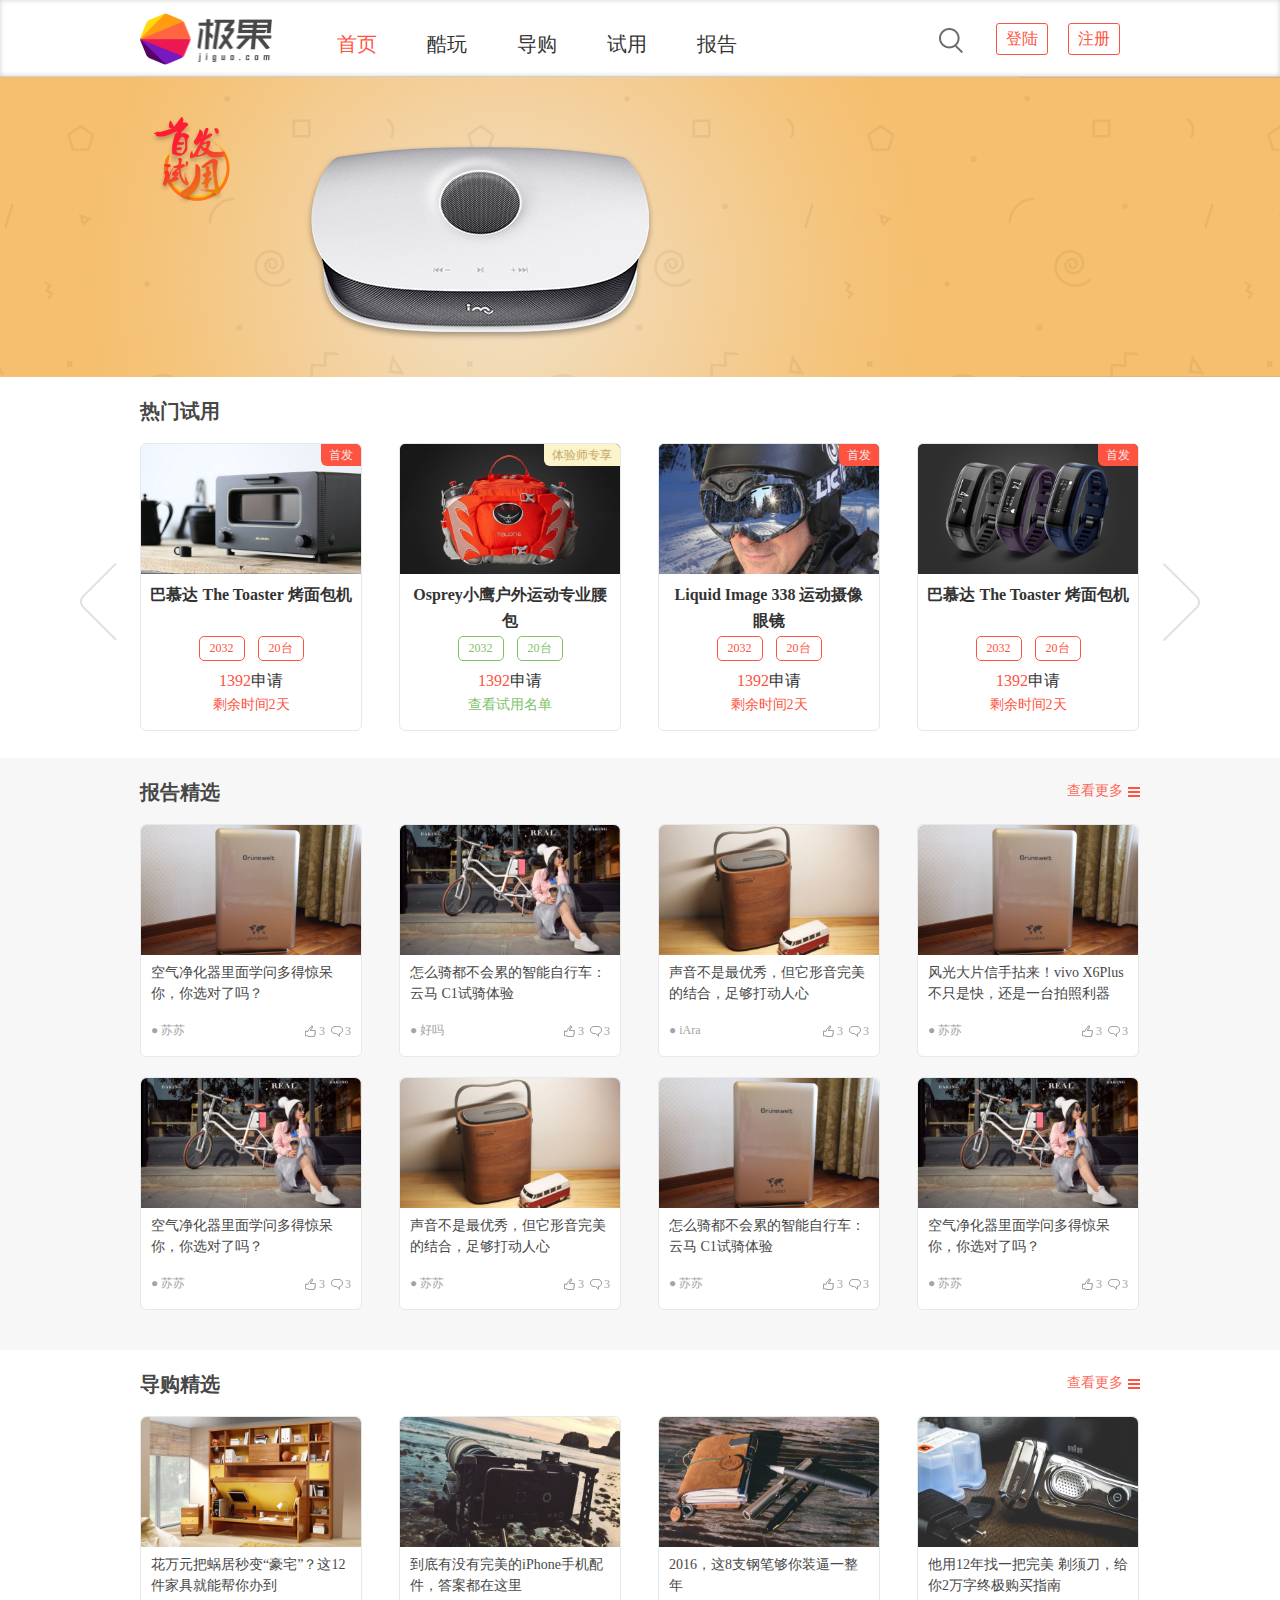
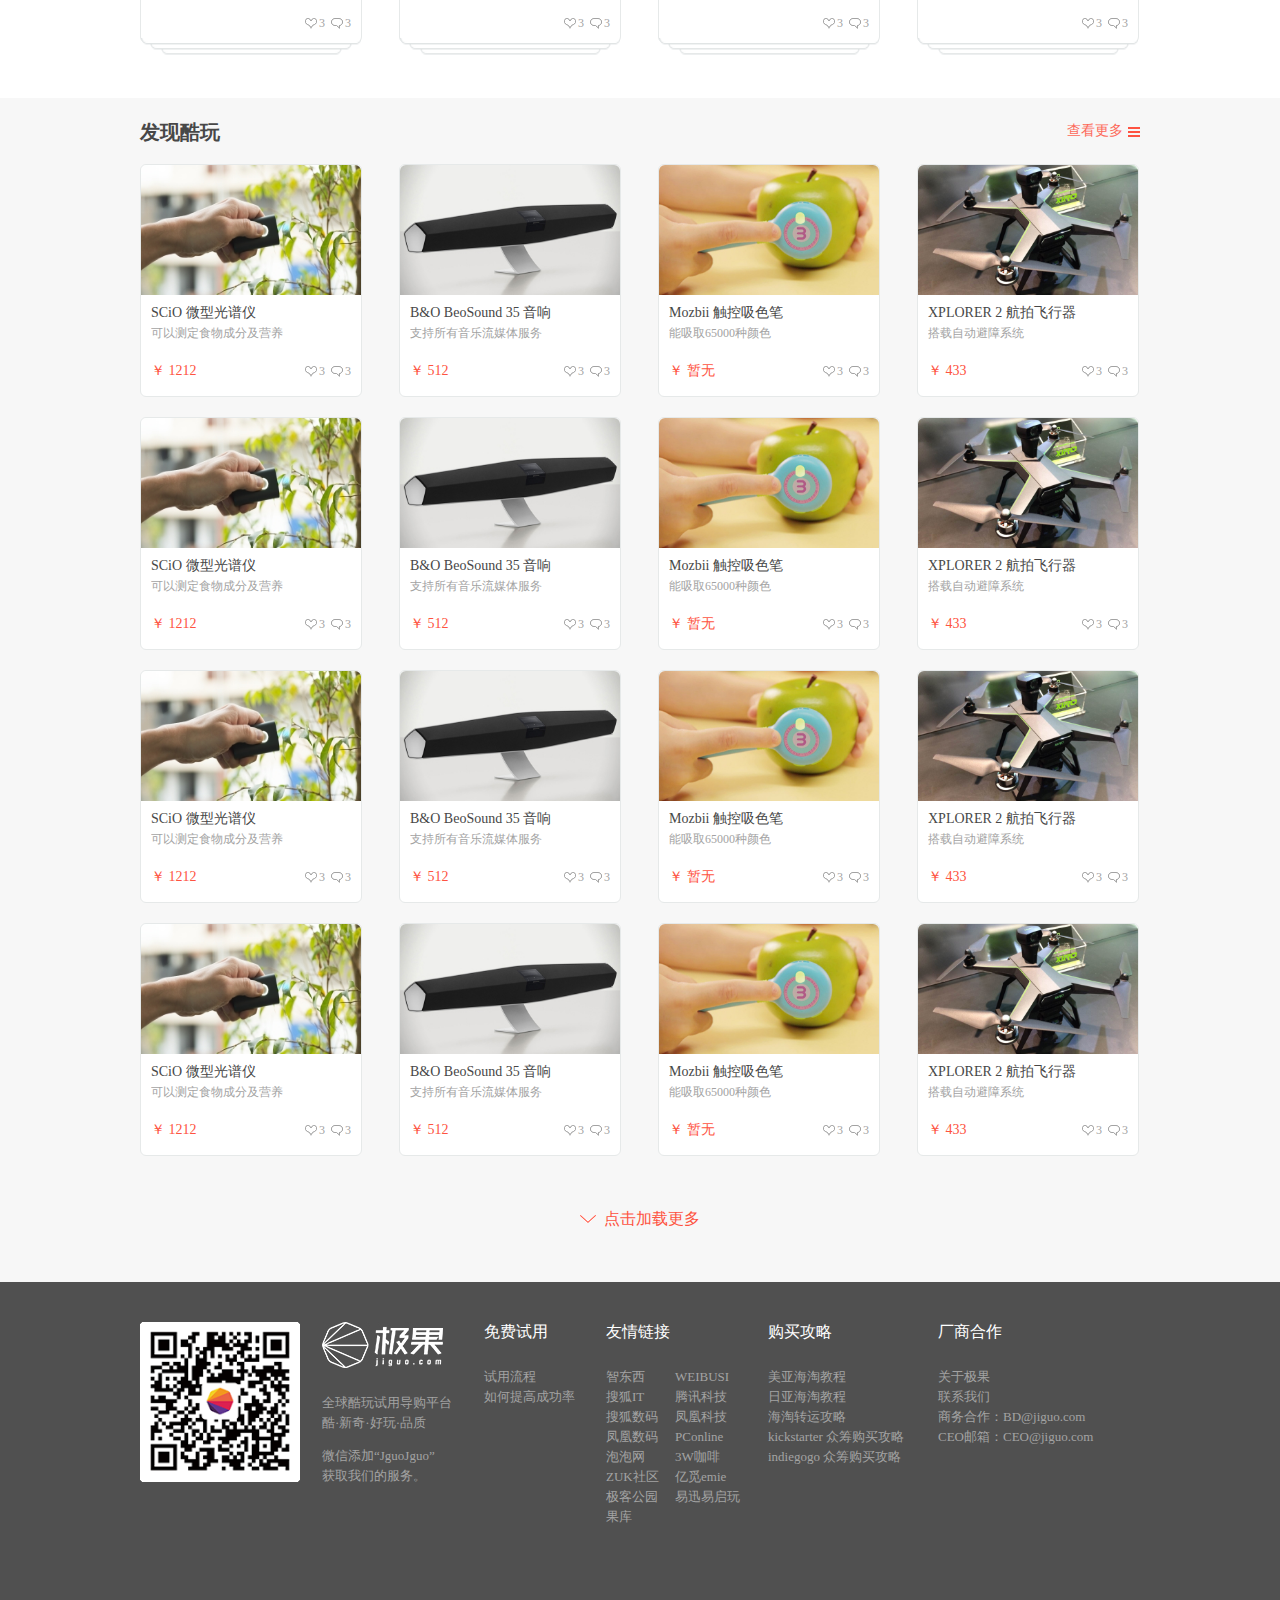
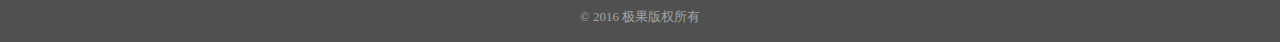
==== src/main/webapp/WEB-INF/index.html @ e8825269 "刚创建ssm项目" ====
<!doctype html>
<html lang="en">
 <head>
  <meta charset="UTF-8">
  <title>首页</title>
  <link href="css/common.css" rel="stylesheet"/>
  <link href="css/themes.css" rel="stylesheet"/>
  <link href="css/style.css" rel="stylesheet"/>
  <script src="js/jquery.min.js"></script>
  <script src="js/common.js"></script>
 </head>
 <body>
	<!--头部-->
	<header class="header">
		<div class="wrap fix">
			<div class="logo left">
				<a href="index.html"><img src="img/logonew.png" width="132"/></a>
			</div>
			<nav>
				<ul>
					<li class="on"><a href="javascript:void(0);">首页</a></li>
					<li><a href="play/index.html">酷玩</a></li>
					<li><a href="guid/index.html">导购</a></li>
					<li><a href="use/index.html">试用</a></li>
					<li><a href="report/index.html">报告</a></li>
				</ul>
			</nav>
			<a href="regist.html" class="login right">注册</a>
			<a href="regist.html" class="login right">登陆</a>
			<a href="" class="search right">搜索</a>
		</div>
	</header>
	<!--焦点图-->
	<section class="focus">
		<div class="wrap focus-info">
			<h2>幻响小贝HiFi2.1音箱</h2>
			<p class="label">
				<span>126人申请</span>
				<span>￥599</span>
				<span>20台</span>
			</p>
			<p class="time">申请时间剩余：13天5小时37分钟</p>
			<p class="btn">
				<a href="">立即申请</a>
			</p>
		</div>
	</section>
	<!--热门试用-->
	<section class="wrap hot-box">
		<div class="title">热门试用</div>
		<div class="hot">
			<a href="javascript:void(0);" class="prev"></a>
			<a href="javascript:void(0);" class="next"></a>
			<div class="hot-slide">
				<div class="slide-box use">
					<!--循环第一-->
					<dl class="on">
						<dt>
							<a href="use/detail.html">
								<span class="top-tip shoufa">首发</span>
								<img src="img/hot1.jpg" width="220" height="130"/>
								<div class="hot-con">
									<h2 class="name">巴慕达 The Toaster 烤面包机</h2>
									<p class="tabs red">
										<span>2032</span>
										<span>20台</span>
									</p>
									<p class="sq"><span>1392</span>申请</p>
									<p class="current red">剩余时间2天</p>
								</div>
							</a>
						</dt>
						<dt>
							<a href="use/detail.html">
								<span class="top-tip tys">体验师专享</span>
								<img src="img/hot2.jpg" width="220" height="130"/>
								<div class="hot-con">
									<h2 class="name">Osprey小鹰户外运动专业腰包</h2>
									<p class="tabs green">
										<span>2032</span>
										<span>20台</span>
									</p>
									<p class="sq"><span>1392</span>申请</p>
									<p class="current green">查看试用名单</p>
								</div>
							</a>
						</dt>
						<dt>
							<a href="use/detail.html">
								<span class="top-tip shoufa">首发</span>
								<img src="img/hot3.jpg" width="220" height="130"/>
								<div class="hot-con">
									<h2 class="name">Liquid Image 338 运动摄像眼镜</h2>
									<p class="tabs red">
										<span>2032</span>
										<span>20台</span>
									</p>
									<p class="sq"><span>1392</span>申请</p>
									<p class="current red">剩余时间2天</p>
								</div>
							</a>
						</dt>
						<dt>
							<a href="use/detail.html">
								<span class="top-tip shoufa">首发</span>
								<img src="img/hot4.jpg" width="220" height="130"/>
								<div class="hot-con">
									<h2 class="name">巴慕达 The Toaster 烤面包机</h2>
									<p class="tabs red">
										<span>2032</span>
										<span>20台</span>
									</p>
									<p class="sq"><span>1392</span>申请</p>
									<p class="current red">剩余时间2天</p>
								</div>
							</a>
						</dt>
					</dl>
					<!--循环第二-->
					<dl>
						<dt>
							<a href="use/detail.html">
								<span class="top-tip shoufa">首发</span>
								<img src="img/hot5.jpg" width="220" height="130"/>
								<div class="hot-con">
									<h2 class="name">巴慕达 The Toaster 烤面包机</h2>
									<p class="tabs red">
										<span>2032</span>
										<span>20台</span>
									</p>
									<p class="sq"><span>1392</span>申请</p>
									<p class="current red">剩余时间2天</p>
								</div>
							</a>
						</dt>
						<dt>
							<a href="use/detail.html">
								<span class="top-tip tys">体验师专享</span>
								<img src="img/hot6.jpg" width="220" height="130"/>
								<div class="hot-con">
									<h2 class="name">Osprey小鹰户外运动专业腰包</h2>
									<p class="tabs green">
										<span>2032</span>
										<span>20台</span>
									</p>
									<p class="sq"><span>1392</span>申请</p>
									<p class="current green">查看试用名单</p>
								</div>
							</a>
						</dt>
						<dt>
							<a href="use/detail.html">
								<span class="top-tip shoufa">首发</span>
								<img src="img/hot7.jpg" width="220" height="130"/>
								<div class="hot-con">
									<h2 class="name">Liquid Image 338 运动摄像眼镜</h2>
									<p class="tabs red">
										<span>2032</span>
										<span>20台</span>
									</p>
									<p class="sq"><span>1392</span>申请</p>
									<p class="current red">剩余时间2天</p>
								</div>
							</a>
						</dt>
						<dt>
							<a href="use/detail.html">
								<span class="top-tip shoufa">首发</span>
								<img src="img/hot8.jpg" width="220" height="130"/>
								<div class="hot-con">
									<h2 class="name">巴慕达 The Toaster 烤面包机</h2>
									<p class="tabs red">
										<span>2032</span>
										<span>20台</span>
									</p>
									<p class="sq"><span>1392</span>申请</p>
									<p class="current red">剩余时间2天</p>
								</div>
							</a>
						</dt>
					</dl>
					<!--循环第三-->
					<dl>
						<dt>
							<a href="use/detail.html">
								<span class="top-tip shoufa">首发</span>
								<img src="img/hot9.jpg" width="220" height="130"/>
								<div class="hot-con">
									<h2 class="name">巴慕达 The Toaster 烤面包机</h2>
									<p class="tabs red">
										<span>2032</span>
										<span>20台</span>
									</p>
									<p class="sq"><span>1392</span>申请</p>
									<p class="current red">剩余时间2天</p>
								</div>
							</a>
						</dt>
						<dt>
							<a href="use/detail.html">
								<span class="top-tip tys">体验师专享</span>
								<img src="img/hot10.jpg" width="220" height="130"/>
								<div class="hot-con">
									<h2 class="name">Osprey小鹰户外运动专业腰包</h2>
									<p class="tabs green">
										<span>2032</span>
										<span>20台</span>
									</p>
									<p class="sq"><span>1392</span>申请</p>
									<p class="current green">查看试用名单</p>
								</div>
							</a>
						</dt>
						<dt>
							<a href="use/detail.html">
								<span class="top-tip shoufa">首发</span>
								<img src="img/hot11.jpg" width="220" height="130"/>
								<div class="hot-con">
									<h2 class="name">Liquid Image 338 运动摄像眼镜</h2>
									<p class="tabs red">
										<span>2032</span>
										<span>20台</span>
									</p>
									<p class="sq"><span>1392</span>申请</p>
									<p class="current red">剩余时间2天</p>
								</div>
							</a>
						</dt>
						<dt>
							<a href="use/detail.html">
								<span class="top-tip shoufa">首发</span>
								<img src="img/hot12.jpg" width="220" height="130"/>
								<div class="hot-con">
									<h2 class="name">巴慕达 The Toaster 烤面包机</h2>
									<p class="tabs red">
										<span>2032</span>
										<span>20台</span>
									</p>
									<p class="sq"><span>1392</span>申请</p>
									<p class="current red">剩余时间2天</p>
								</div>
							</a>
						</dt>
					</dl>
				</div>
			</div>
		</div>
	</section>
	<!--报告精选-->
	<section class="report-box">
		<div class="wrap report common">
			<div class="title">报告精选<a href="" class="more">查看更多</a></div>
			<ul>
				<li>
					<a href="guid/detail.html">
						<img src="img/re1.jpg" width="220" height="130"/>
						<div class="info">
							<p class="name">空气净化器里面学问多得惊呆你，你选对了吗？</p>
							<div class="tip fix">
								<span class="nick left">● 苏苏</span>
								<div class="right icon">
									<span class="zan">3</span>
									<span class="look">3</span>
								</div>
							</div>
						</div>
					</a>
				</li>
				<li>
					<a href="guid/detail.html">
						<img src="img/re2.jpg" width="220" height="130"/>
						<div class="info">
							<p class="name">怎么骑都不会累的智能自行车：云马 C1试骑体验</p>
							<div class="tip fix">
								<span class="nick left">● 好吗</span>
								<div class="right icon">
									<span class="zan">3</span>
									<span class="look">3</span>
								</div>
							</div>
						</div>
					</a>
				</li>
				<li>
					<a href="guid/detail.html">
						<img src="img/re3.jpg" width="220" height="130"/>
						<div class="info">
							<p class="name">声音不是最优秀，但它形音完美的结合，足够打动人心</p>
							<div class="tip fix">
								<span class="nick left">● iAra</span>
								<div class="right icon">
									<span class="zan">3</span>
									<span class="look">3</span>
								</div>
							</div>
						</div>
					</a>
				</li>
				<li>
					<a href="guid/detail.html">
						<img src="img/re1.jpg" width="220" height="130"/>
						<div class="info">
							<p class="name">风光大片信手拈来！vivo X6Plus不只是快，还是一台拍照利器</p>
							<div class="tip fix">
								<span class="nick left">● 苏苏</span>
								<div class="right icon">
									<span class="zan">3</span>
									<span class="look">3</span>
								</div>
							</div>
						</div>
					</a>
				</li>
				<li>
					<a href="guid/detail.html">
						<img src="img/re2.jpg" width="220" height="130"/>
						<div class="info">
							<p class="name">空气净化器里面学问多得惊呆你，你选对了吗？</p>
							<div class="tip fix">
								<span class="nick left">● 苏苏</span>
								<div class="right icon">
									<span class="zan">3</span>
									<span class="look">3</span>
								</div>
							</div>
						</div>
					</a>
				</li>
				<li>
					<a href="guid/detail.html">
						<img src="img/re3.jpg" width="220" height="130"/>
						<div class="info">
							<p class="name">声音不是最优秀，但它形音完美的结合，足够打动人心</p>
							<div class="tip fix">
								<span class="nick left">● 苏苏</span>
								<div class="right icon">
									<span class="zan">3</span>
									<span class="look">3</span>
								</div>
							</div>
						</div>
					</a>
				</li>
				<li>
					<a href="guid/detail.html">
						<img src="img/re1.jpg" width="220" height="130"/>
						<div class="info">
							<p class="name">怎么骑都不会累的智能自行车：云马 C1试骑体验</p>
							<div class="tip fix">
								<span class="nick left">● 苏苏</span>
								<div class="right icon">
									<span class="zan">3</span>
									<span class="look">3</span>
								</div>
							</div>
						</div>
					</a>
				</li>
				<li>
					<a href="guid/detail.html">
						<img src="img/re2.jpg" width="220" height="130"/>
						<div class="info">
							<p class="name">空气净化器里面学问多得惊呆你，你选对了吗？</p>
							<div class="tip fix">
								<span class="nick left">● 苏苏</span>
								<div class="right icon">
									<span class="zan">3</span>
									<span class="look">3</span>
								</div>
							</div>
						</div>
					</a>
				</li>
			</ul>
		</div>
	</section>
	<!--导购精选-->
	<section class="wrap guide common">
		<div class="title">导购精选<a href="" class="more">查看更多</a></div>
		<ul>
			<li>
				<a href="guid/detail.html">
					<img src="img/g1.jpg" width="220" height="130"/>
					<div class="info">
						<p class="name">花万元把蜗居秒变“豪宅”？这12件家具就能帮你办到</p>
						<div class="tip fix">
							<div class="right icon">
								<span class="xin">3</span>
								<span class="look">3</span>
							</div>
						</div>
					</div>
				</a>
			</li>
			<li>
				<a href="guid/detail.html">
					<img src="img/g2.jpg" width="220" height="130"/>
					<div class="info">
						<p class="name">到底有没有完美的iPhone手机配件，答案都在这里</p>
						<div class="tip fix">
							<div class="right icon">
								<span class="xin">3</span>
								<span class="look">3</span>
							</div>
						</div>
					</div>
				</a>
			</li>
			<li>
				<a href="guid/detail.html">
					<img src="img/g3.jpg" width="220" height="130"/>
					<div class="info">
						<p class="name">2016，这8支钢笔够你装逼一整年</p>
						<div class="tip fix">
							<div class="right icon">
								<span class="xin">3</span>
								<span class="look">3</span>
							</div>
						</div>
					</div>
				</a>
			</li>
			<li>
				<a href="guid/detail.html">
					<img src="img/g4.jpg" width="220" height="130"/>
					<div class="info">
						<p class="name">他用12年找一把完美 剃须刀，给你2万字终极购买指南</p>
						<div class="tip fix">
							<div class="right icon">
								<span class="xin">3</span>
								<span class="look">3</span>
							</div>
						</div>
					</div>
				</a>
			</li>
		</ul>
	</section>
	<!--发现酷玩-->
	<section class="report-box">
		<div class="wrap play common">
			<div class="title">发现酷玩<a href="" class="more">查看更多</a></div>
			<ul id="myDiv">
				<li>
					<a href="use/detail.html">
						<img src="img/k1.jpg" width="220" height="130"/>
						<div class="info">
							<p class="name">SCiO 微型光谱仪<span>可以测定食物成分及营养</span></p>
							<div class="tip fix">
								<span class="price left">￥ 1212</span>
								<div class="right icon">
									<span class="xin">3</span>
									<span class="look">3</span>
								</div>
							</div>
						</div>
					</a>
				</li>
				<li>
					<a href="use/detail.html">
						<img src="img/k2.jpg" width="220" height="130"/>
						<div class="info">
							<p class="name">B&O BeoSound 35 音响<span>支持所有音乐流媒体服务</span></p>
							<div class="tip fix">
								<span class="price left">￥ 512</span>
								<div class="right icon">
									<span class="xin">3</span>
									<span class="look">3</span>
								</div>
							</div>
						</div>
					</a>
				</li>
				<li>
					<a href="use/detail.html">
						<img src="img/k3.jpg" width="220" height="130"/>
						<div class="info">
							<p class="name">Mozbii 触控吸色笔<span>能吸取65000种颜色</span></p>
							<div class="tip fix">
								<span class="price left">￥ 暂无</span>
								<div class="right icon">
									<span class="xin">3</span>
									<span class="look">3</span>
								</div>
							</div>
						</div>
					</a>
				</li>
				<li>
					<a href="use/detail.html">
						<img src="img/k4.jpg" width="220" height="130"/>
						<div class="info">
							<p class="name">XPLORER 2 航拍飞行器<span>搭载自动避障系统</span></p>
							<div class="tip fix">
								<span class="price left">￥ 433</span>
								<div class="right icon">
									<span class="xin">3</span>
									<span class="look">3</span>
								</div>
							</div>
						</div>
					</a>
				</li>
				<li>
					<a href="use/detail.html">
						<img src="img/k1.jpg" width="220" height="130"/>
						<div class="info">
							<p class="name">SCiO 微型光谱仪<span>可以测定食物成分及营养</span></p>
							<div class="tip fix">
								<span class="price left">￥ 1212</span>
								<div class="right icon">
									<span class="xin">3</span>
									<span class="look">3</span>
								</div>
							</div>
						</div>
					</a>
				</li>
				<li>
					<a href="use/detail.html">
						<img src="img/k2.jpg" width="220" height="130"/>
						<div class="info">
							<p class="name">B&O BeoSound 35 音响<span>支持所有音乐流媒体服务</span></p>
							<div class="tip fix">
								<span class="price left">￥ 512</span>
								<div class="right icon">
									<span class="xin">3</span>
									<span class="look">3</span>
								</div>
							</div>
						</div>
					</a>
				</li>
				<li>
					<a href="use/detail.html">
						<img src="img/k3.jpg" width="220" height="130"/>
						<div class="info">
							<p class="name">Mozbii 触控吸色笔<span>能吸取65000种颜色</span></p>
							<div class="tip fix">
								<span class="price left">￥ 暂无</span>
								<div class="right icon">
									<span class="xin">3</span>
									<span class="look">3</span>
								</div>
							</div>
						</div>
					</a>
				</li>
				<li>
					<a href="use/detail.html">
						<img src="img/k4.jpg" width="220" height="130"/>
						<div class="info">
							<p class="name">XPLORER 2 航拍飞行器<span>搭载自动避障系统</span></p>
							<div class="tip fix">
								<span class="price left">￥ 433</span>
								<div class="right icon">
									<span class="xin">3</span>
									<span class="look">3</span>
								</div>
							</div>
						</div>
					</a>
				</li>
				<li>
					<a href="use/detail.html">
						<img src="img/k1.jpg" width="220" height="130"/>
						<div class="info">
							<p class="name">SCiO 微型光谱仪<span>可以测定食物成分及营养</span></p>
							<div class="tip fix">
								<span class="price left">￥ 1212</span>
								<div class="right icon">
									<span class="xin">3</span>
									<span class="look">3</span>
								</div>
							</div>
						</div>
					</a>
				</li>
				<li>
					<a href="use/detail.html">
						<img src="img/k2.jpg" width="220" height="130"/>
						<div class="info">
							<p class="name">B&O BeoSound 35 音响<span>支持所有音乐流媒体服务</span></p>
							<div class="tip fix">
								<span class="price left">￥ 512</span>
								<div class="right icon">
									<span class="xin">3</span>
									<span class="look">3</span>
								</div>
							</div>
						</div>
					</a>
				</li>
				<li>
					<a href="use/detail.html">
						<img src="img/k3.jpg" width="220" height="130"/>
						<div class="info">
							<p class="name">Mozbii 触控吸色笔<span>能吸取65000种颜色</span></p>
							<div class="tip fix">
								<span class="price left">￥ 暂无</span>
								<div class="right icon">
									<span class="xin">3</span>
									<span class="look">3</span>
								</div>
							</div>
						</div>
					</a>
				</li>
				<li>
					<a href="use/detail.html">
						<img src="img/k4.jpg" width="220" height="130"/>
						<div class="info">
							<p class="name">XPLORER 2 航拍飞行器<span>搭载自动避障系统</span></p>
							<div class="tip fix">
								<span class="price left">￥ 433</span>
								<div class="right icon">
									<span class="xin">3</span>
									<span class="look">3</span>
								</div>
							</div>
						</div>
					</a>
				</li>
				<li>
					<a href="use/detail.html">
						<img src="img/k1.jpg" width="220" height="130"/>
						<div class="info">
							<p class="name">SCiO 微型光谱仪<span>可以测定食物成分及营养</span></p>
							<div class="tip fix">
								<span class="price left">￥ 1212</span>
								<div class="right icon">
									<span class="xin">3</span>
									<span class="look">3</span>
								</div>
							</div>
						</div>
					</a>
				</li>
				<li>
					<a href="use/detail.html">
						<img src="img/k2.jpg" width="220" height="130"/>
						<div class="info">
							<p class="name">B&O BeoSound 35 音响<span>支持所有音乐流媒体服务</span></p>
							<div class="tip fix">
								<span class="price left">￥ 512</span>
								<div class="right icon">
									<span class="xin">3</span>
									<span class="look">3</span>
								</div>
							</div>
						</div>
					</a>
				</li>
				<li>
					<a href="use/detail.html">
						<img src="img/k3.jpg" width="220" height="130"/>
						<div class="info">
							<p class="name">Mozbii 触控吸色笔<span>能吸取65000种颜色</span></p>
							<div class="tip fix">
								<span class="price left">￥ 暂无</span>
								<div class="right icon">
									<span class="xin">3</span>
									<span class="look">3</span>
								</div>
							</div>
						</div>
					</a>
				</li>
				<li>
					<a href="use/detail.html">
						<img src="img/k4.jpg" width="220" height="130"/>
						<div class="info">
							<p class="name">XPLORER 2 航拍飞行器<span>搭载自动避障系统</span></p>
							<div class="tip fix">
								<span class="price left">￥ 433</span>
								<div class="right icon">
									<span class="xin">3</span>
									<span class="look">3</span>
								</div>
							</div>
						</div>
					</a>
				</li>
			</ul>
			<!---->
			<div class="playMore">
				<a href="javascript:void(0);" class="more-btn comMore">点击加载更多</a>
			</div>
		</div>
	</section>
	<!--底部-->
	<footer class="foot">
		<section class="wrap">
			<div class="fix">
				<dl><img src="img/code.png" width="160" height="160"/></dl>
				<dl>
					<dt><img src="img/logoImg.jpg"/></dt>
					<dd>全球酷玩试用导购平台<br>酷·新奇·好玩·品质</dd>
					<dd>微信添加“JguoJguo” <br>获取我们的服务。</dd>
				</dl>
				<dl>
					<dt>免费试用</dt>
					<dd><a href="help.html#lc">试用流程</a></dd>
					<dd><a href="help.html#cg">如何提高成功率</a></dd>
				</dl>
				<dl>
					<dt>友情链接</dt>
					<dd><a href="#">智东西</a><a href="#">WEIBUSI</a></dd>
					<dd><a href="#">搜狐IT</a><a href="#">腾讯科技</a></dd>
					<dd><a href="#">搜狐数码</a><a href="#">凤凰科技</a></dd>
					<dd><a href="#">凤凰数码</a><a href="#">PConline</a></dd>
					<dd><a href="#">泡泡网</a><a href="#">3W咖啡</a></dd>
					<dd><a href="#">ZUK社区</a><a href="#">亿觅emie</a></dd>
					<dd><a href="#">极客公园</a><a href="#">易迅易启玩</a></dd>
					<dd><a href="#">果库</a></dd>
				</dl>
				<dl>
					<dt>购买攻略</dt>
					<dd><a href="#">美亚海淘教程</a></dd>
					<dd><a href="#">日亚海淘教程</a></dd>
					<dd><a href="#">海淘转运攻略</a></dd>
					<dd><a href="#">kickstarter 众筹购买攻略</a></dd>
					<dd><a href="#">indiegogo 众筹购买攻略</a></dd>
				</dl>
				<dl>
					<dt>厂商合作</dt>
					<dd><a href="about.html">关于极果</a></dd>
					<dd><a href="about.html#connect">联系我们</a></dd>
					<dd><a href="mailto:BD@jiguo.com">商务合作：BD@jiguo.com</a></dd>
					<dd><a href="mailto:CEO@jiguo.com">CEO邮箱：CEO@jiguo.com</a></dd>
				</dl>
			</div>
			<p class="copy">© 2016 极果版权所有</p>
		</section>
	</footer>
	<!--返回顶部-->
	<a href="javascript:void(0);" class="backTop" id="back">返回顶部</a>
 </body>
</html>
---- src/main/webapp/WEB-INF/css/common.css ----
﻿@charset "utf-8";
/* 
html5doctor.com Reset Stylesheet
v1.6.1
Last Updated: 2010-09-17
Author: Richard Clark - http://richclarkdesign.com 
Twitter: @rich_clark
*/

html, body, div, span, object, iframe,
h1, h2, h3, h4, h5, h6, p, blockquote, pre,
abbr, address, cite, code,
del, dfn, em, img, ins, kbd, q, samp,
small, strong, sub, sup, var,
b, i,
dl, dt, dd, ol, ul, li,
fieldset, form, label, legend,
table, caption, tbody, tfoot, thead, tr, th, td,
article, aside, canvas, details, figcaption, figure, 
footer, header, hgroup, menu, nav, section, summary,
time, mark, audio, video {
    margin:0;
    padding:0;
    border:0;
    outline:0;
    font-size:100%;
    vertical-align:baseline;
    background:transparent;
}

body {
    line-height:1;
}

article,aside,details,figcaption,figure,
footer,header,hgroup,menu,nav,section { 
    display:block;
}

nav ul ,ul{
    list-style:none;
}

blockquote, q {
    quotes:none;
}

blockquote:before, blockquote:after,
q:before, q:after {
    content:'';
    content:none;
}

a {
    margin:0;
    padding:0;
    font-size:100%;
    vertical-align:baseline;
    background:transparent;
}
a:hover,a:focus,a:visited{text-decoration:none;}

/* change colours to suit your needs */
ins {
    background-color:#ff9;
    color:#000;
    text-decoration:none;
}

/* change colours to suit your needs */
mark {
    background-color:#ff9;
    color:#000; 
    font-style:italic;
    font-weight:bold;
}

del {
    text-decoration: line-through;
}

abbr[title], dfn[title] {
    border-bottom:1px dotted;
    cursor:help;
}

table {
    border-collapse:collapse;
    border-spacing:0;
}

/* change border colour to suit your needs */
hr {
    display:block;
    height:1px;
    border:0;   
    border-top:1px solid #cccccc;
    margin:1em 0;
    padding:0;
}

input, select {
    vertical-align:middle;
}


html{background:none;}
body{height:100%;font-family:"Microsoft YaHei",SimHei,"微软雅黑","黑体";line-height:1.6;background:#fff;font-size:12px;min-width:1000px;color:#333;}
a{text-decoration:none;color:#333;outline:none;}
a:hover{text-decoration:none;}
a:active{outline:none;}
select, input, button, textarea{font-family:"Microsoft YaHei",SimHei,"微软雅黑","黑体";}
.wrap{width:1000px;min-width:1000px;text-align:left;margin:0 auto;}
.center{margin:0 auto;}
.offset0{margin-left:0;}
.offset5{margin-left:5px;}
.offset10{margin-left:10px;}
.offset15{margin-left:15px;}
.offset20{margin-left:20px;}
.top0{margin-top:0;}
.top5{margin-top:5px;}
.top10{margin-top:10px;}
.top15{margin-top:15px;}
.top20{margin-top:20px;}
.top40{margin-top:40px;}
.pa10{padding:10px;}
.pa15{padding:15px;}
.pb20{padding-bottom:20px;}
.pad50{padding-bottom:50px;}
.padl25{padding-left:25px;}
.borders{border:1px solid #d2e1f1;}
.left{float:left;}
.right{float:right;}
.rela{position:relative;}
.align-left{text-align:left;}
.align-right{text-align:right;}
.acenter{text-align:center;}
.fix:after{clear:both;content:"";display:block;height:0;visibility:hidden;}
.hide{display:none;}
.show{display:block;}
.strong{font-weight:bold;}
.normal{font-weight:normal;}
.no-bg{background:none !important;}
.opacity{-moz-opacity:0.25;opacity:0.25;filter:alpha(opacity=25);}
.white .white a{color:#FFF;}
.reds,.reds a{color:#F00;}
.blue,.blue a{color:#0177A7;}
.black,.black a{color:#000;}
.f12{font-size:12px;}
.f14{font-size:14px;}
.f16{font-size:16px;}
.f18{font-size:18px;}
.f36{font-size:36px;}
.f0{line-height:0px; font-size:0px; text-indent:-999em; overflow:hidden;}

.hc{visibility:hidden;overflow:hidden;position:absolute;left:-1000em;width:0;height:0;font-size:0;line-height:0;}
img{vertical-align:top;}
.no-border{border:none !important;}
strong{font-weight:bold;}
h1,h2,h3,h4,h5,h6{font-size:14px;font-weight:bold;}
.font-yahei{font-family:"Microsoft YaHei",SimHei,"微软雅黑","黑体";}
.yui3-g{ font-size:0;}
.yui3-u-1, .yui3-u-1-2, .yui3-u-1-3, .yui3-u-2-3, .yui3-u-1-4, .yui3-u-3-4, .yui3-u-1-5, .yui3-u-2-5, .yui3-u-3-5, .yui3-u-4-5, .yui3-u-1-6, .yui3-u-5-6, .yui3-u-1-7, .yui3-u-2-7, .yui3-u-3-7, .yui3-u-4-7, .yui3-u-5-7, .yui3-u-6-7, .yui3-u-1-8, .yui3-u-3-8, .yui3-u-5-8, .yui3-u-7-8, .yui3-u-1-9, .yui3-u-2-9, .yui3-u-4-9, .yui3-u-5-9, .yui3-u-6-9, .yui3-u-7-9, .yui3-u-8-9, .yui3-u-1-10, .yui3-u-3-10, .yui3-u-7-10, .yui3-u-9-10, .yui3-u-1-11, .yui3-u-2-11, .yui3-u-3-11, .yui3-u-4-11, .yui3-u-5-11, .yui3-u-6-11, .yui3-u-7-11, .yui3-u-8-11, .yui3-u-9-11, .yui3-u-10-11, .yui3-u-1-12, .yui3-u-5-12, .yui3-u-7-12, .yui3-u-9-12, .yui3-u-11-12, .yui3-u-1-13, .yui3-u-2-13, .yui3-u-3-13, .yui3-u-4-13, .yui3-u-5-13, .yui3-u-6-13, .yui3-u-7-13, .yui3-u-8-13, .yui3-u-9-13, .yui3-u-10-13, .yui3-u-11-13, .yui3-u-12-13, .yui3-u-1-14, .yui3-u-3-14, .yui3-u-5-14, .yui3-u-9-14, .yui3-u-11-14, .yui3-u-13-14, .yui3-u-1-15, .yui3-u-2-15, .yui3-u-4-15, .yui3-u-6-15, .yui3-u-7-15, .yui3-u-8-15, .yui3-u-9-15, .yui3-u-10-15, .yui3-u-11-15, .yui3-u-12-15, .yui3-u-13-15, .yui3-u-14-15, .yui3-u-1-16, .yui3-u-3-16, .yui3-u-5-16, .yui3-u-7-16, .yui3-u-9-16, .yui3-u-11-16, .yui3-u-13-16, .yui3-u-15-16, .yui3-u-1-17, .yui3-u-2-17, .yui3-u-3-17, .yui3-u-4-17, .yui3-u-5-17, .yui3-u-6-17, .yui3-u-7-17, .yui3-u-8-17, .yui3-u-9-17, .yui3-u-10-17, .yui3-u-11-17, .yui3-u-12-17, .yui3-u-13-17, .yui3-u-14-17, .yui3-u-15-17, .yui3-u-16-17, .yui3-u-1-18, .yui3-u-5-18, .yui3-u-7-18, .yui3-u-11-18, .yui3-u-13-18, .yui3-u-15-18, .yui3-u-17-18, .yui3-u-1-19, .yui3-u-2-19, .yui3-u-3-19, .yui3-u-4-19, .yui3-u-5-19, .yui3-u-6-19, .yui3-u-7-19, .yui3-u-8-19, .yui3-u-9-19, .yui3-u-10-19, .yui3-u-11-19, .yui3-u-12-19, .yui3-u-13-19, .yui3-u-14-19, .yui3-u-15-19, .yui3-u-16-19, .yui3-u-17-19, .yui3-u-18-19, .yui3-u-1-20, .yui3-u-3-20, .yui3-u-7-20, .yui3-u-9-20, .yui3-u-11-20, .yui3-u-13-20, .yui3-u-15-20, .yui3-u-17-20, .yui3-u-19-20{font-size:12px;}
.pos-rel{position:relative;}
.pos-abs{position:absolute;}
.hc{visibility:hidden;overflow:hidden;position:absolute;left:-1000em;width:0;height:0;font-size:0;line-height:0;}
.l24{line-height:24px;}
.l20{line-height:20px;}
.l30{line-height:30px;}
.h_auto{height:auto !important; min-height:0px !important;}
.cursor_click{cursor:pointer;}

.ellipsis{white-space:nowrap;overflow:hidden;text-overflow:ellipsis;}

h1,h2,h3{font-weight:normal;}
---- src/main/webapp/WEB-INF/css/themes.css ----
﻿/** 悬浮图片 animate**/
@-webkit-keyframes fade{
	0%,100%{
		opacity:1;
	}
	50%{
		opacity:0.6;
	}
}
@-moz-keyframes fade{
	0%,100%{
		opacity:1;
	}
	50%{
		opacity:0.6;
	}
}
@-ms-keyframes fade{
	0%,100%{
		filter:alpha(opacity=100);
	}
	50%{
		filter:alpha(opacity=60);
	}
}
@keyframes fade{
	0%,100%{
		opacity:1;
	}
	50%{
		opacity:0.6;
	}
}

/**首页 banner 动画**/
@-webkit-keyframes rotateIn{
	0%{
		transform:translate(800px,-800px);
	}
	100%{
		transform:translate(0);
	}
}
@-moz-keyframes rotateIn{
	0%{
		transform:translate(800px,-800px);
	}
	100%{
		transform:translate(0);
	}
}
@-ms-keyframes rotateIn{
	0%{
		transform:translate(800px,-800px);
	}
	100%{
		transform:translate(0);
	}
}
@keyframes rotateIn{
	0%{
		transform:translate(800px,-800px);
	}
	100%{
		transform:translate(0);
	}
}
/**头部**/
.header{height:76px;border-bottom:1px solid #cecfcf;box-shadow:0 0 5px #cecfcf inset;}
.logo{padding-top:13px;}
.logo:hover img{animation:fade 1s ease-in infinite;-moz-animation:fade 1s ease-in infinite;-webkit-animation:fade 1s ease-in infinite;}
.header nav{float:left;padding:28px 0 0 40px;}
.header nav li{float:left;padding:0 25px;}
.header nav a{transition:color 0.2s ease;font-size:20px;}
.header .login{transition:all 0.15s linear;margin-top:23px;font-size:16px;width:50px;height:30px;text-align:center;line-height:30px;border-radius:3px;border:1px #fe5341 solid;}
.header .search{transition:transform 0.08s ease;width:42px;height:40px;line-height:999;overflow:hidden;margin-top:28px;margin-right:15px;}
.header .search:hover{transform:scale(1.1);}
/**焦点图**/
.focus{height:300px;overflow:hidden;}
.focus-info{text-align:right;padding-top:35px;transform:translate(800px,-800px);-moz-animation:rotateIn 1s ease both;-webkit-animation:rotateIn 1s ease both;animation:rotateIn 1s ease both;}
.focus-info h2{font-size:34px;margin-bottom:15px;}
.focus-info .label span{display:inline-block;padding:5px 10px;border-radius:3px;font-size:16px;margin-right:10px;}
.focus-info .time{padding:20px 0 16px 0;font-size:18px;}
.focus-info .btn a{width:242px;height:48px;text-align:center;display:inline-block;line-height:48px;font-size:24px;border-radius:3px;}
/**热门试用**/
.common .title,.hot-box .title{position:relative;padding:18px 0 16px;font-size:20px;font-weight:bold;}
.common .title a.more{font-weight:normal;position:absolute;right:0;top:22px;padding-right:17px;font-size:14px;}
.hot{position:relative;}
.hot a.prev,.hot a.next{position:absolute;width:37px;height:78px;top:120px;}
.hot a.prev{left:-60px;}
.hot a.next{right:-60px;}
.hot .hot-slide{position:relative;height:295px;overflow:hidden;}
.slide-box{position:relative;height:295px;}
.slide-box dl{position:absolute;width:1000px;z-index:1;left:0;top:0;}
.slide-box dl.on{z-index:2;}
.use dl:after{clear:both;content:"";display:block;height:0;visibility:hidden;}
.use dl dt{position:relative;overflow:hidden;width:220px;height:286px;float:left;border:1px solid #e6e9e9;border-radius:6px;margin-right:37px;}
.use dl dt:nth-child(4n+4){margin-right:0;}
.use dt a{display:block;}
.use dt .top-tip{position:absolute;line-height:22px;z-index:10;padding:0 8px;border-radius:0 0 0 6px;top:0;right:0;}
.use dt .hot-con{padding:8px 8px 14px;text-align:center;}
.use dt .name{font-size:16px;height:48px;font-weight:bold;}
.use dt .tabs{padding:6px 0;}
.use dt .tabs span{display:inline-block;padding:2px 10px;margin:0 5px;border-radius:5px;}
.use dt .red span{border:1px solid #fe5341;}
.use dt .green span{border:1px solid #80c269;}
.use dt .graw span{border:1px solid #ccc;}
.use dt .sq{font-size:16px;line-height:28px;}
.use dt .current{font-size:14px;line-height:20px;}
/*试用详情*/
.useLc{height:62px;padding:20px 0;}
.useLc .lcTit{font-size:20px;width:43px;padding-left:11px;border-left:6px #fe5341 solid;}
.lcList dt{width:188px;text-align:center;float:left;}
.lcList dt:before{content:"";display:block;width:100%;height:43px;}
.lcList dt:nth-child(1) p{display:inline-block;border-bottom:2px solid #fe5341;}
.useIntro{margin-top:25px;}
.useDetial{font-size:16px;width:700px;}
.useDetial .title{position:relative;padding:18px 0 16px 16px;font-size:20px;}
.useDetial .title:after{content:"";display:block;position:absolute;width:6px;height:30px;left:0;top:18px;}
.useDetial .top{font-size:18px;font-weight:bold;}
.useDetial .little{font-weight:bold;}
.useDetial .red{font-weight:bold;}
.listR .gm .money{font-size:40px;padding:20px 0 15px;}
.listR .gm .buyBtn{display:block;height:48px;border-radius:5px;line-height:48px;font-size:18px;text-align:center;}
.listR .gm .resource{margin:10px 0;font-size:14px;text-align:center;}
.useBtm{margin-bottom:25px;}
/**公共**/
.common ul{padding-bottom:20px;}
.common ul li{width:220px;height:231px;line-height:21px;margin:0 37px 20px 0;float:left;border:1px solid #e6e9e9;border-radius:6px;}
.common ul li:nth-child(4n+4){margin-right:0;}
.common ul li a{display:block;}
.common ul li img{border-radius:6px 6px 0 0;}
.common li a:hover img,.use dt a:hover img,.listInfo li a:hover img{-webkit-animation:fade 1.2s ease-in infinite both;-moz-animation:fade 1.2s ease-in infinite both;animation:fade 1.2s ease-in infinite both;}
.common li .info{padding:7px 10px 10px;}
.common .info .name{font-size:14px;height:45px;overflow:hidden;word-break: break-all;}
.common .info .name span{display:block;font-size:12px;}
.common .info .price{font-size:14px;}
.common .info .tip{padding:13px 0;}
.icon span{display:inline-block;vertical-align:middle;padding-left:14px;margin-left:3px;}
.listInfo{width:700px;}
.listInfo li{border-radius:6px;border:1px solid #e6e9e9;margin-bottom:13px;position:relative;overflow:hidden;}
.listInfo li a{display:block;}
.listInfo li .info{position:absolute;left:0;bottom:0;width:100%;box-sizing:border-box;padding:10px 22px;}
.listInfo li img{border-radius:6px;}
.listInfo li .title{font-size:18px;padding:9px 0 12px;font-weight:normal;}
.listInfo li .btm{font-size:13px;padding:16px 0 11px;}
.listInfo .click-look{text-align:center;height:48px;line-height:48px;font-size:14px;}
.listInfo .userInfo span{display:inline-block;vertical-align:middle;margin-right:5px;}
.listInfo .userInfo .avt{width:20px;height:20px;border-radius:50%;}
.listInfo .btm .icon{color:#a3a3a3;}
.listR{width:270px;}
.bread{height:50px;line-height:50px;}
/**导购精选**/
.guide ul li{height:225px;margin-bottom:35px;}
.playMore{text-align:center;font-size:16px;padding-top:10px;padding-bottom:50px;}
.playMore .more-btn{padding-left:24px;}
.report .playMore{padding-top:22px;}
/**发现酷玩**/
.pad25{padding-top:25px;}
.play-top h1{text-align:center;padding:34px 0 30px;font-size:40px;}
.play-nav{text-align:center;line-height:1.7;font-size:0;}
.play-nav a{display:inline-block;padding-bottom:12px;width:165px;font-size:18px;}
.play-nav a.on{border-bottom:4px #fe5431 solid;padding-bottom:8px;}
.use-box{border-top:1px solid #f0f0f0;}
.use-nav{font-size:0;text-align:center;height:50px;line-height:50px;overflow:hidden;}
.use-nav a{display:inline-block;width:165px;font-size:18px;}

.category{padding-bottom:5px;}
.category li{margin-bottom:35px;border:1px solid #ebecec;border-radius:6px;}
.category li dt{position:relative;padding:19px 0 19px 30px;font-size:16px;line-height:25px;}
.category li dt::before{content:'';position:absolute;left:0;top:19px;display:block;width:6px;height:25px;}
.category li dd{padding:0 13px 18px;}
.category li dd:after{clear:both;content:"";display:block;height:0;visibility:hidden;}
.category li dd:nth-child(3){border-top:1px dashed #e0e0e0;padding-bottom:35px;}
.category dd .list{float:left;width:150px;text-align:center;font-size:14px;margin-top:17px;}
.category li dd:last-child .list{margin-top:0;}
.category dd .list .info{padding-top:12px;}
.report-box .use dt{margin-bottom:35px;background:#fff;}
/**体验报告**/
figure{padding:0;margin:0;}
.listR .title{position:relative;font-size:18px;height:25px;line-height:25px;padding-left:30px;}
.listR .title:after{position:absolute;content:"";display:block;width:6px;height:25px;left:0;top:0;}
.listR .imgBox{margin-top:20px;}
.listR .info{margin:10px 0 20px;}
.listR .info h5{font-size:16px;padding:5px 0;}
.listR .info .text{font-size:14px;}
.listR .guanzhu{padding-top:40px;}
/**详情**/
.detail .listInfo{border-radius:6px;margin-bottom:25px;}
.detail .top-info{padding:24px;border-bottom:1px #e0e0e0 solid;}
.detail .top-info h1{font-size:26px;padding-bottom:15px;}
.detail .article{font-size:14px;line-height:23px;padding:19px 24px 20px;}
.detail .article img{max-width:100%;margin:0 auto;}
.detail .article-btm{padding:35px 0 35px 20px;font-size:14px;}
.detail .article-btm li{border:medium none;margin:0;}
.detailFeel{height:108px;border-radius:6px;font-size:14px;border:1px solid #ebeaea;box-shadow:0 1px 1px 1px #eee;}
.detailFeel dd{float:left;width:50%;height:108px;display:table;text-align:center;box-sizing:border-box;}
.detailFeel dd:first-child{border-right:1px solid #ebeaea;}
.detailFeel dd a:before{content:'';display:block;width:100%;height:26px;margin-bottom:8px;}
.detailFeel dd a{display:table-cell;width:100%;height:108px;vertical-align:middle;}
/**合作**/
.about{margin:50px auto;}
.about .grawBg{padding:25px 20px;border-radius:5px;}
.about .listInfo .grawBg{padding:25px 33px;}
.about .grawBg h2{font-size:20px;line-height:38px;font-weight:900;border-bottom:1px solid #a0a0a0;}
.about .listR h2{padding-left:18px;}
.about .listR dl{padding:10px 18px;font-size:16px;line-height:1.7;}
.about .listR dt{font-weight:bold;}
.about .listR dd{padding-left:15px;}
.about .about-info{font-size:16px;}
.about .about-info h3{font-size:16px;padding:25px 0 20px;font-weight:bold;}
.about .about-info p{line-height:1.8;}
.about .about-info h5{font-size:20px;padding:18px 0 16px;font-weight:bold;}
/**底部**/
dl dd{margin:0;}
.foot{padding:40px 0 15px;}
.foot dl{float:left;font-size:13px;padding-left:22px;line-height:20px;}
.foot dl dt{font-size:16px;padding-bottom:25px;}
.foot dl:nth-child(2) dd:last-child{margin-top:13px;}
.foot dl:nth-child(4) dd a{display:inline-block;width:69px;}
.foot dl:nth-child(1){padding-left:0;}
.foot dl:nth-child(2){width:140px;}
.foot dl:nth-child(3){width:100px;}
.foot dl:nth-child(4){width:140px;}
.foot dl:nth-child(5){width:148px;}
.foot dl:nth-child(6){width:180px;}
.foot .copy{text-align:center;padding-top:80px;font-size:13px;}
/**返回顶部**/
.backTop{display:block;transition:background 0.1s ease-in;position:fixed;line-height:999;overflow:hidden;width:50px;height:50px;border-radius:8px;}
/**注册**/
.regMain{padding-bottom:35px;padding-top:25px;}
.regBox{border-radius:8px;box-sizing:border-box;border:1px #d7d7d7 solid;}
.regBox .title{position:relative;padding:20px 0 20px 25px;font-size:20px;}
.regBox .title:after{content:"";position:absolute;display:block;width:6px;height:25px;left:0;top:24px;}
.regForm{width:400px;margin:50px auto 150px;}
.regForm p{margin-top:27px;}
.regForm input{height:50px;padding-left:10px;width:100%;box-sizing:border-box;font-size:16px;border:1px #eee solid;border-radius:10px;}
.regForm input:required:valid{border:1px #eee solid;}
.regForm p:nth-child(2),.regForm p:nth-child(3){position:relative;}
.regForm p:nth-child(2) input,.regForm p:nth-child(3) input{width:245px;}
.regForm p:nth-child(2) img,.regForm p:nth-child(3) .getCode{position:absolute;bottom:0;right:0;}
.regForm p:nth-child(3) .getCode{display:block;box-sizing:border-box;width:132px;height:50px;line-height:50px;border:1px #a3a3a3 solid;border-radius:10px;font-size:16px;text-align:center;}
.regForm button{border:medium none;width:100%;cursor:pointer;height:50px;text-align:center;line-height:50px;font-size:20px;border-radius:10px;}
---- src/main/webapp/WEB-INF/css/style.css ----
/**ͷ��**/
.header nav a:hover{color:#fe5341;}
nav .on a{color:#fe5341;}
.header .login{color:#fe5341;margin-right: 20px}
.header .login:hover{background:#fe5341;color:#fff;}
.header .search{background:url(img/search.png) no-repeat;}
/**����ͼ**/
.focus{background:url(img/original.jpg) no-repeat center top;}
.focus-info{color:#fff;}
.focus-info .label span{background:rgba(255,255,255,.3);}
.focus-info .btn a{background:#fe5341;color:#fff;}
/**��������**/
.title{color:#474747;line-height:1.6;}
.title a.more{background:url(img/readMore.png) no-repeat right 7px;color:#fd6959;}
.hot{padding-bottom:20px;}
.hot a.prev{background:url(img/prev.png) no-repeat;}
.hot a.next{background:url(img/next.png) no-repeat;}
.slide-box dl{background:#fff;}
.use dt .top-tip{color:#f5e8e8;}
.use dt .shoufa{background:#fe5341;}
.use dt .red span,.use dt .sq span,.use dt .red{color:#fe5341;}
.use dt .tys{background:#fbf4cb;color:#c4a96a;}
.use dt .green span,.use dt .green{color:#80c269;}
.use dt .graw span,.use dt .graw{color:#ccc;}
/*��������*/
.useLc{background:#f0f0f0;}
.useLc .lcList{color:#737373;}
.lcList dt:nth-child(1):before{background:url(img/use1.png) no-repeat center top;}
.lcList dt:nth-child(2):before{background:url(img/use2.png) no-repeat center top;}
.lcList dt:nth-child(3):before{background:url(img/use3.png) no-repeat center top;}
.lcList dt:nth-child(4):before{background:url(img/use4.png) no-repeat center top;}
.lcList dt:nth-child(5):before{background:url(img/use5.png) no-repeat center top;}
.useDetial .title:after{background:#fe5341;}
.useDetial .top{color:rgb(255, 0, 0);}
.useDetial .little{color:rgb(0, 112, 192);}
.useDetial .red{color:rgb(255, 0, 0);}
.listR .gm .money{color:#fe5341;}
.listR .gm .buyBtn{color:#fff;background:#fe5341;}
.listR .gm .buyBtn:hover{background:#f3250f;}
.listR .gm .resource{color:#a3a3a3;}
/**����**/
.common ul:after{clear:both;content:"";display:block;height:0;visibility:hidden;}
.common ul li{background:#fff;}
.common ul li a{color:#474747;}
.common .info .name span{color:#a3a3a3;}
.common .info .price{color:#fe5341;}
.common .info .tip{color:#a3a3a3;}
.icon .zan{background:url(img/zan.png) no-repeat left 4px;}
.icon .look{background:url(img/reply.png) no-repeat left center;}
.icon .xin{background:url(img/xin.png) no-repeat left center;}
.listInfo li .info{background:rgba(255,255,255,.9);}
.listInfo li .title{color:#474747;}
.listInfo .click-look{color:#a3a3a3;}
.listInfo .userInfo .avt{background:url(img/tx.jpg) no-repeat;}
.listInfo .userInfo .name{color:#fe695a;}
.listInfo .userInfo .time{color:#a3a3a3;}
.bread,.bread a{color:#a3a3a3;}
/**���澫ѡ**/
.report-box{background:#f7f7f7;}
/**������ѡ**/
.guide li .info{background:url(img/listbg.jpg) no-repeat left bottom;background-size:221px 19px;}
.playMore{color:#a3a3a3;}
.playMore .more-btn{background:url(img/more.png) no-repeat left center;color:#fe5341;}
.playMore .loading{background-image:url(img/loading-icon.gif);}
/**���ֿ���**/
.play-nav a,.category li a,.use-nav a{color:#a3a3a3;}
.play-nav a.on{color:#fe5431;}
.category li{background:#fff;}
.category li dt::before{background:#fe5341;}
.category li dd a:hover{color:#fe5431;}
.use-nav a.on{color:#474747;}
/**���鱨��**/
.listR .title:after{background:#fe5341;}
.listR .info .text{color:#a3a3a3;}
.listR .info h5{color:#474747;}
/**����**/
.detail .listInfo{background:#fff;}
.detail .top-info h1{color:#474747;}
.detail .top-info .btm{color:#a3a3a3;}
.detail .article-btm a,.detailFeel a{color:#a3a3a3;}
.detailFeel{background:#fff;}
.detailFeel dd a:hover{color:#fe5341;}
.detailFeel dd a:before{background:url(img/xinRedo.png) no-repeat center center;}
.detailFeel dd a:hover:before{background-image:url(img/xinRedh.png);}
.detailFeel dd:last-child a:before{background:url(img/share_yj1.png) no-repeat center center;}
.detailFeel dd:last-child a:hover:before{background-image:url(img/shareh_yj1.png);}
/**����**/
.about .grawBg{background:#f3f3f3;}
.about .grawBg h2{color:#444;}
.about .listR a,.about .about-info{color:#535353;}
.about .about-info h5{color:#474747;}
/**�ײ�**/
.foot{background:#505050;color:#a3a3a3;}
.foot a{color:#a3a3a3;}
.foot dl dt{color:#fff;}
/**���ض���**/
.backTop{background:url(img/back.png) no-repeat #e8e8e8 center center;}
.backTop:hover{background-color:#c6c6c6;}
/**ע��**/
.regBox{background:#fff;}
.regBox .title:after{background:#fe5341;}
.regForm input{background:#f7f7f7;color:#a3a3a3;}
.regForm p.psw label{color:#a3a3a3;background:#f7f7f7;}
.regForm p:nth-child(3) .getCode{color:#a3a3a3;}
.regForm button{background:#fe5341;color:#fff;}
.regForm button:hover{background:#fd301b;}
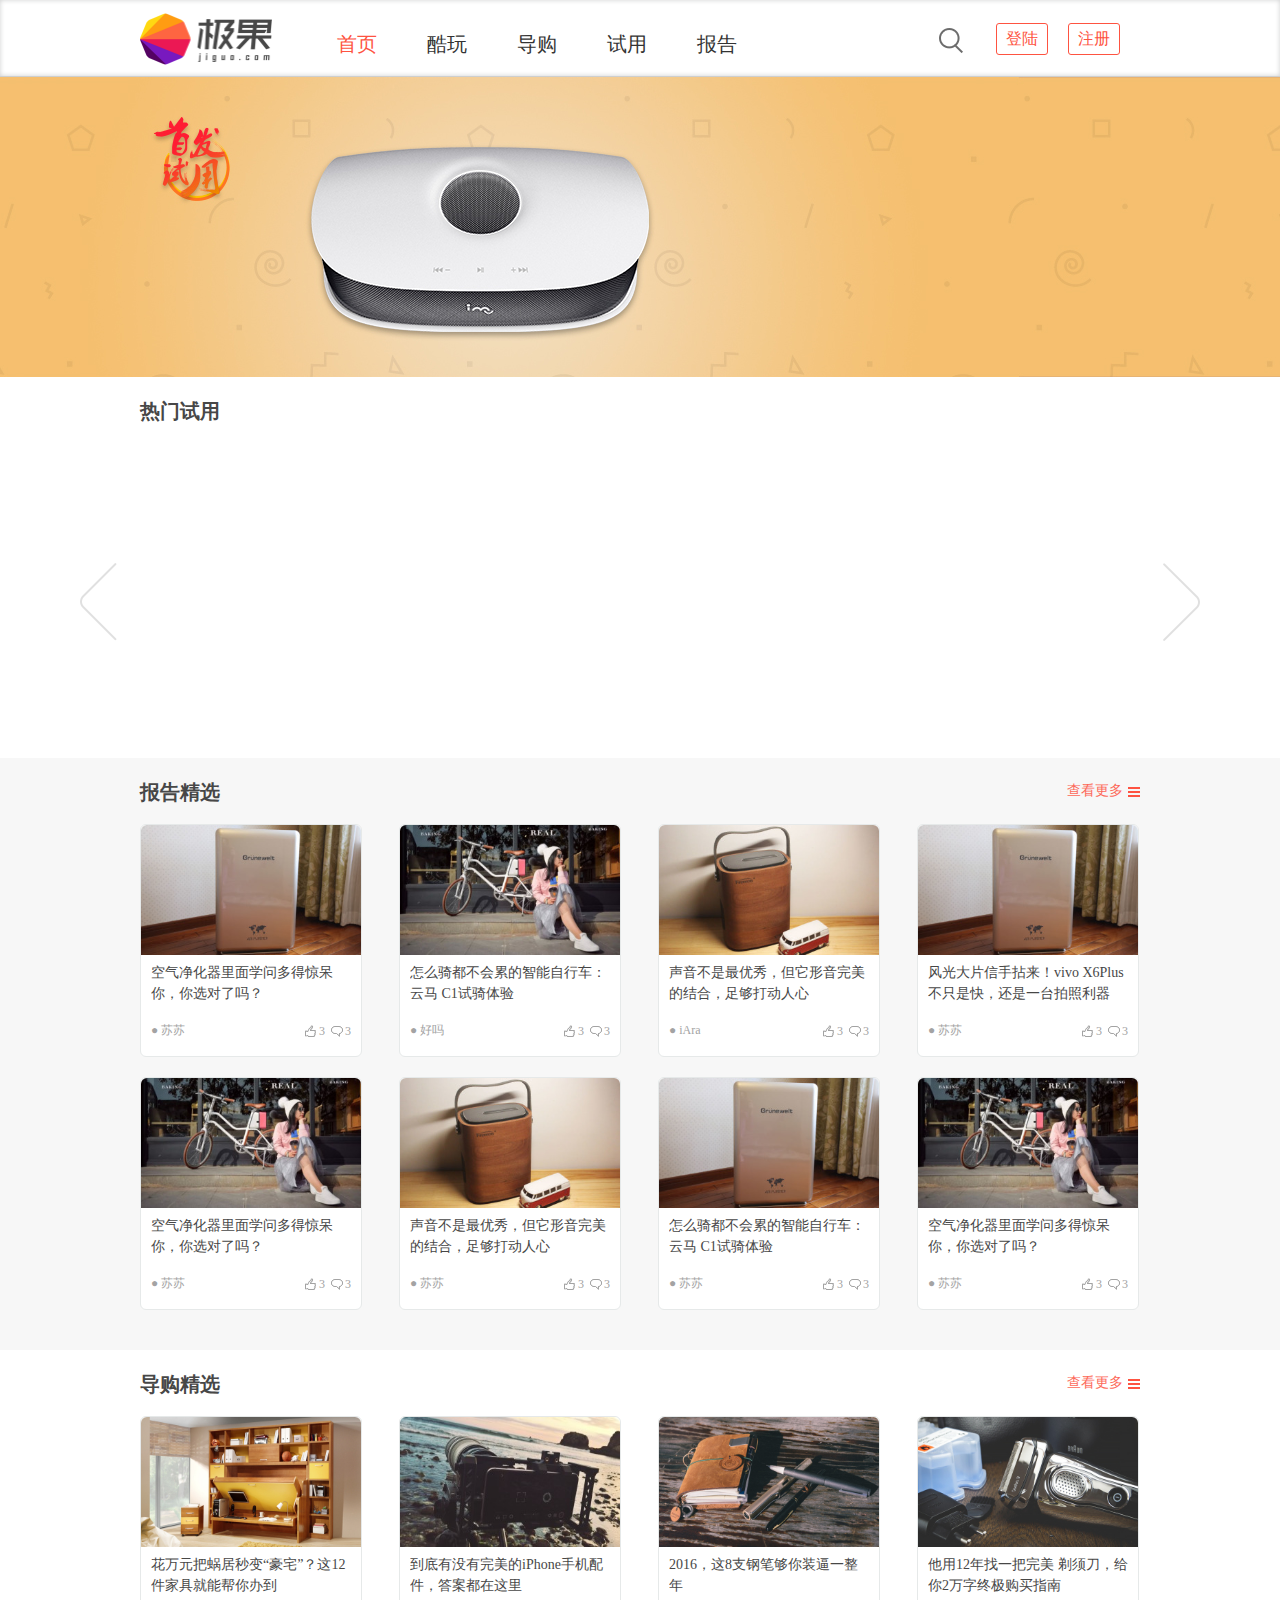
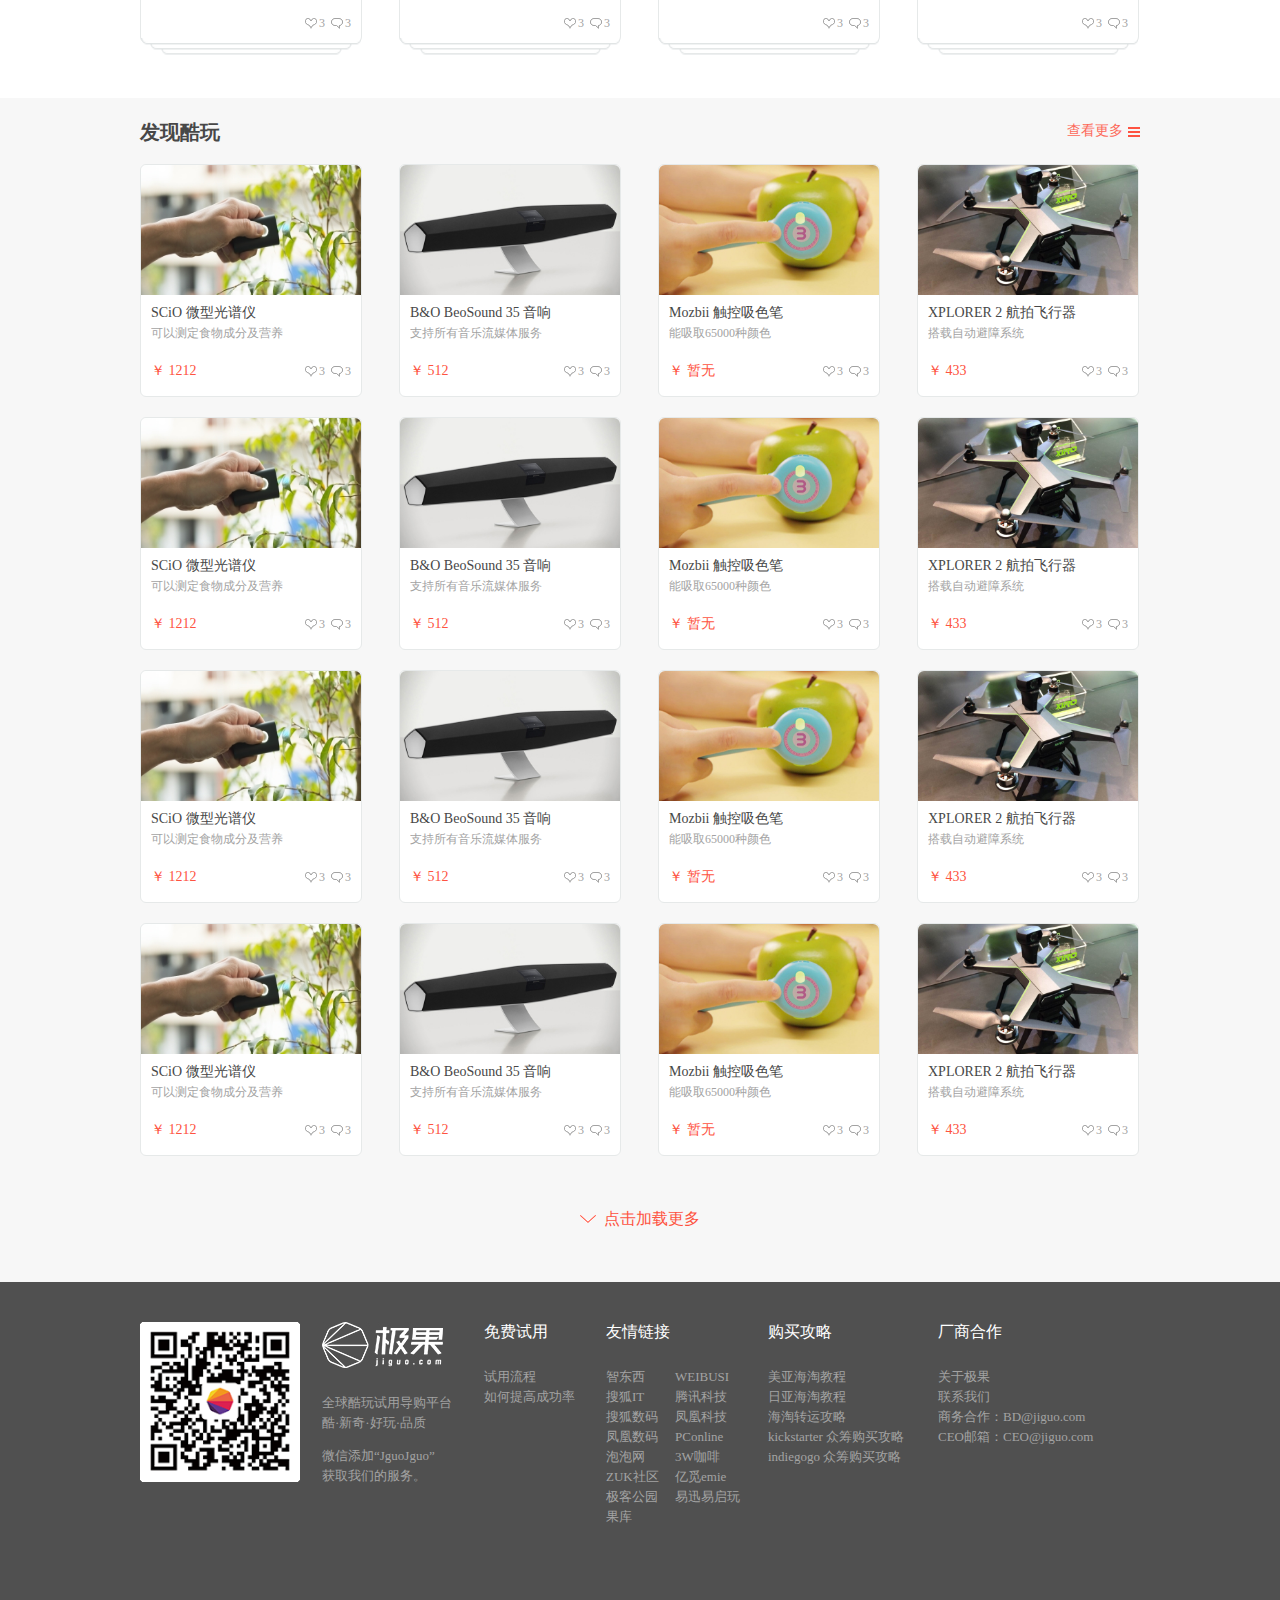
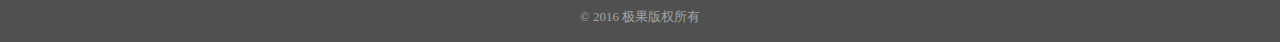
==== commit dd36be7b: "1.新增热门试用功能" ====
--- a/src/main/webapp/WEB-INF/index.html
+++ b/src/main/webapp/WEB-INF/index.html
@@ -1,739 +1,878 @@
 <!doctype html>
 <html lang="en">
- <head>
-  <meta charset="UTF-8">
-  <title>首页</title>
-  <link href="css/common.css" rel="stylesheet"/>
-  <link href="css/themes.css" rel="stylesheet"/>
-  <link href="css/style.css" rel="stylesheet"/>
-  <script src="js/jquery.min.js"></script>
-  <script src="js/common.js"></script>
- </head>
- <body>
-	<!--头部-->
-	<header class="header">
-		<div class="wrap fix">
-			<div class="logo left">
-				<a href="index.html"><img src="img/logonew.png" width="132"/></a>
-			</div>
-			<nav>
-				<ul>
-					<li class="on"><a href="javascript:void(0);">首页</a></li>
-					<li><a href="play/index.html">酷玩</a></li>
-					<li><a href="guid/index.html">导购</a></li>
-					<li><a href="use/index.html">试用</a></li>
-					<li><a href="report/index.html">报告</a></li>
-				</ul>
-			</nav>
-			<a href="regist.html" class="login right">注册</a>
-			<a href="regist.html" class="login right">登陆</a>
+<head>
+	<meta charset="UTF-8">
+	<title>首页</title>
+	<link href="css/common.css" rel="stylesheet"/>
+	<link href="css/themes.css" rel="stylesheet"/>
+	<link href="css/style.css" rel="stylesheet"/>
+	<script src="js/jquery.min.js"></script>
+	<script src="js/common.js"></script>
+</head>
+<script>
+
+    //截取指定-
+    function getCaption(obj){
+        var index=obj.lastIndexOf("\-");
+        obj=obj.substring(index+1,obj.length);
+        //  console.log(obj);
+        return obj;
+    }
+
+    //设置cookie
+    function setCookie(cname, cvalue, exdays) {
+        var d = new Date();
+        d.setTime(d.getTime() + (exdays*24*60*60*1000));
+        var expires = "expires="+d.toUTCString();
+        document.cookie = cname + "=" + cvalue + "; " + expires+"; path=/";//path=/是根路径
+    }
+
+
+    //清除cookie
+    function clearCookie(name) {
+        alert(111)
+
+        setCookie(name, "", -1);
+        window.location.reload()
+    }
+    // 函数中的参数为 要获取的cookie键的名称。
+    $(function () {
+        function getCookie(name) {
+            var arr, reg = new RegExp("(^| )" + name + "=([^;]*)(;|$)");
+            if (arr = document.cookie.match(reg))
+                return decodeURI(arr[2]);
+            else
+                return null;
+        }
+        var user = getCookie("IMcookie");
+        console.log("IMcookie="+user);
+        if (user!=null){
+            var name = getCaption(user)
+            $("#userInfo").show();
+            $("#userInfo").html(name + ',' + " 欢迎您！");
+            $("#register").hide();
+            $("#needLogin").hide();
+            $("#loginout").show();
+
+        }else {
+            $("#register").show();
+            $("#needLogin").show();
+            $("#loginout").hide();
+            $("#userInfo").hide();
+
+            return false
+        }
+        //init热门试用
+        getHotUse();
+        // if(user.roleId == 1) {
+        //     $("#buyerCenter").removeClass("sr-only")
+        // }else if(user.roleId == 2){
+        //     $("#sellerCenter").removeClass("sr-only")
+        //     $("#goods").removeClass("hidden")
+        // }
+
+    });
+
+    function getHotUse() {
+        $.ajax({
+            //几个参数需要注意一下
+            type: "get",//方法类型
+            dataType: "json",//预期服务器返回的数据类型
+            url: "/getHotUse" ,//url
+            success: function (result) {
+
+                var str="";
+                $.each(result.data,function(i,n){
+                    if (i == 0 ){
+                        str+="<dl class='on'>";
+					}
+                    if (i!=0 && i%4 == 0 && result.data.length != i+1){
+                        str+="</dl>";
+                        str+="<dl>";
+					}
+                    str+="<dt>";
+                    str+= "<a href='use/detail.html'>";
+                    str+='<span class=\"top-tip shoufa\">'+n.category+'</span>';
+                    str+='<img src="img/'+n.image+'" width="220" height="130"/>';
+                    str+='<div class="hot-con">';
+                    str+='<h2 class="name">'+n.title+'</h2>';
+                    str+='<p class="tabs red">';
+                    str+='<span>2032</span>';
+                    str+='<span>'+n.quantity+'</span>';
+                    str+='</p>';
+                    str+='<p class="sq"><span>1392</span>申请</p>';
+                    str+='<p class="current red">剩余时间'+n.days+'天</p>';
+                    str+='</div>';
+                    str+='</a>';
+                    str+="</dt>"
+                    if (result.data.length == i+1 ){
+                        str+="</dl>";
+                    }
+
+                });
+                $("#hotuse").append(str);
+            },
+            error : function() {
+                alert("异常！");
+            }
+        });
+    }
+
+</script>
+<body>
+<!--头部-->
+<header class="header">
+	<div class="wrap fix">
+		<div class="logo left">
+			<a href="index.html"><img src="img/logonew.png" width="132"/></a>
+		</div>
+		<nav>
+			<ul>
+				<li class="on"><a href="javascript:void(0);">首页</a></li>
+				<li><a href="play/index.html">酷玩</a></li>
+				<li><a href="guid/index.html">导购</a></li>
+				<li><a href="use/index.html">试用</a></li>
+				<li><a href="report/index.html">报告</a></li>
+			</ul>
+		</nav>
+
+		<div class="notLoginBtns login-items fr">
+			<a id="loginout" class="login right" onclick="clearCookie('IMcookie')">退出</a>
+
+			<span style="width: 160px" class="login right" id="userInfo" ></span>
+			<input type="hidden" id="userId" name="userId">
+
+			<a id="register" class="login right" href="regist.html" >注册</a>
+			<a id="needLogin" class="login right" href="login.html" >登陆</a>
+
 			<a href="" class="search right">搜索</a>
+
 		</div>
-	</header>
-	<!--焦点图-->
-	<section class="focus">
-		<div class="wrap focus-info">
-			<h2>幻响小贝HiFi2.1音箱</h2>
-			<p class="label">
-				<span>126人申请</span>
-				<span>￥599</span>
-				<span>20台</span>
-			</p>
-			<p class="time">申请时间剩余：13天5小时37分钟</p>
-			<p class="btn">
-				<a href="">立即申请</a>
-			</p>
-		</div>
-	</section>
-	<!--热门试用-->
-	<section class="wrap hot-box">
-		<div class="title">热门试用</div>
-		<div class="hot">
-			<a href="javascript:void(0);" class="prev"></a>
-			<a href="javascript:void(0);" class="next"></a>
-			<div class="hot-slide">
-				<div class="slide-box use">
-					<!--循环第一-->
-					<dl class="on">
-						<dt>
-							<a href="use/detail.html">
-								<span class="top-tip shoufa">首发</span>
-								<img src="img/hot1.jpg" width="220" height="130"/>
-								<div class="hot-con">
-									<h2 class="name">巴慕达 The Toaster 烤面包机</h2>
-									<p class="tabs red">
-										<span>2032</span>
-										<span>20台</span>
-									</p>
-									<p class="sq"><span>1392</span>申请</p>
-									<p class="current red">剩余时间2天</p>
-								</div>
-							</a>
-						</dt>
-						<dt>
-							<a href="use/detail.html">
-								<span class="top-tip tys">体验师专享</span>
-								<img src="img/hot2.jpg" width="220" height="130"/>
-								<div class="hot-con">
-									<h2 class="name">Osprey小鹰户外运动专业腰包</h2>
-									<p class="tabs green">
-										<span>2032</span>
-										<span>20台</span>
-									</p>
-									<p class="sq"><span>1392</span>申请</p>
-									<p class="current green">查看试用名单</p>
-								</div>
-							</a>
-						</dt>
-						<dt>
-							<a href="use/detail.html">
-								<span class="top-tip shoufa">首发</span>
-								<img src="img/hot3.jpg" width="220" height="130"/>
-								<div class="hot-con">
-									<h2 class="name">Liquid Image 338 运动摄像眼镜</h2>
-									<p class="tabs red">
-										<span>2032</span>
-										<span>20台</span>
-									</p>
-									<p class="sq"><span>1392</span>申请</p>
-									<p class="current red">剩余时间2天</p>
-								</div>
-							</a>
-						</dt>
-						<dt>
-							<a href="use/detail.html">
-								<span class="top-tip shoufa">首发</span>
-								<img src="img/hot4.jpg" width="220" height="130"/>
-								<div class="hot-con">
-									<h2 class="name">巴慕达 The Toaster 烤面包机</h2>
-									<p class="tabs red">
-										<span>2032</span>
-										<span>20台</span>
-									</p>
-									<p class="sq"><span>1392</span>申请</p>
-									<p class="current red">剩余时间2天</p>
-								</div>
-							</a>
-						</dt>
-					</dl>
-					<!--循环第二-->
-					<dl>
-						<dt>
-							<a href="use/detail.html">
-								<span class="top-tip shoufa">首发</span>
-								<img src="img/hot5.jpg" width="220" height="130"/>
-								<div class="hot-con">
-									<h2 class="name">巴慕达 The Toaster 烤面包机</h2>
-									<p class="tabs red">
-										<span>2032</span>
-										<span>20台</span>
-									</p>
-									<p class="sq"><span>1392</span>申请</p>
-									<p class="current red">剩余时间2天</p>
-								</div>
-							</a>
-						</dt>
-						<dt>
-							<a href="use/detail.html">
-								<span class="top-tip tys">体验师专享</span>
-								<img src="img/hot6.jpg" width="220" height="130"/>
-								<div class="hot-con">
-									<h2 class="name">Osprey小鹰户外运动专业腰包</h2>
-									<p class="tabs green">
-										<span>2032</span>
-										<span>20台</span>
-									</p>
-									<p class="sq"><span>1392</span>申请</p>
-									<p class="current green">查看试用名单</p>
-								</div>
-							</a>
-						</dt>
-						<dt>
-							<a href="use/detail.html">
-								<span class="top-tip shoufa">首发</span>
-								<img src="img/hot7.jpg" width="220" height="130"/>
-								<div class="hot-con">
-									<h2 class="name">Liquid Image 338 运动摄像眼镜</h2>
-									<p class="tabs red">
-										<span>2032</span>
-										<span>20台</span>
-									</p>
-									<p class="sq"><span>1392</span>申请</p>
-									<p class="current red">剩余时间2天</p>
-								</div>
-							</a>
-						</dt>
-						<dt>
-							<a href="use/detail.html">
-								<span class="top-tip shoufa">首发</span>
-								<img src="img/hot8.jpg" width="220" height="130"/>
-								<div class="hot-con">
-									<h2 class="name">巴慕达 The Toaster 烤面包机</h2>
-									<p class="tabs red">
-										<span>2032</span>
-										<span>20台</span>
-									</p>
-									<p class="sq"><span>1392</span>申请</p>
-									<p class="current red">剩余时间2天</p>
-								</div>
-							</a>
-						</dt>
-					</dl>
-					<!--循环第三-->
-					<dl>
-						<dt>
-							<a href="use/detail.html">
-								<span class="top-tip shoufa">首发</span>
-								<img src="img/hot9.jpg" width="220" height="130"/>
-								<div class="hot-con">
-									<h2 class="name">巴慕达 The Toaster 烤面包机</h2>
-									<p class="tabs red">
-										<span>2032</span>
-										<span>20台</span>
-									</p>
-									<p class="sq"><span>1392</span>申请</p>
-									<p class="current red">剩余时间2天</p>
-								</div>
-							</a>
-						</dt>
-						<dt>
-							<a href="use/detail.html">
-								<span class="top-tip tys">体验师专享</span>
-								<img src="img/hot10.jpg" width="220" height="130"/>
-								<div class="hot-con">
-									<h2 class="name">Osprey小鹰户外运动专业腰包</h2>
-									<p class="tabs green">
-										<span>2032</span>
-										<span>20台</span>
-									</p>
-									<p class="sq"><span>1392</span>申请</p>
-									<p class="current green">查看试用名单</p>
-								</div>
-							</a>
-						</dt>
-						<dt>
-							<a href="use/detail.html">
-								<span class="top-tip shoufa">首发</span>
-								<img src="img/hot11.jpg" width="220" height="130"/>
-								<div class="hot-con">
-									<h2 class="name">Liquid Image 338 运动摄像眼镜</h2>
-									<p class="tabs red">
-										<span>2032</span>
-										<span>20台</span>
-									</p>
-									<p class="sq"><span>1392</span>申请</p>
-									<p class="current red">剩余时间2天</p>
-								</div>
-							</a>
-						</dt>
-						<dt>
-							<a href="use/detail.html">
-								<span class="top-tip shoufa">首发</span>
-								<img src="img/hot12.jpg" width="220" height="130"/>
-								<div class="hot-con">
-									<h2 class="name">巴慕达 The Toaster 烤面包机</h2>
-									<p class="tabs red">
-										<span>2032</span>
-										<span>20台</span>
-									</p>
-									<p class="sq"><span>1392</span>申请</p>
-									<p class="current red">剩余时间2天</p>
-								</div>
-							</a>
-						</dt>
-					</dl>
-				</div>
+
+
+	</div>
+</header>
+<!--焦点图-->
+<section class="focus">
+	<div class="wrap focus-info">
+		<h2>幻响小贝HiFi2.1音箱</h2>
+		<p class="label">
+			<span>126人申请</span>
+			<span>￥599</span>
+			<span>20台</span>
+		</p>
+		<p class="time">申请时间剩余：13天5小时37分钟</p>
+		<p class="btn">
+			<a href="">立即申请</a>
+		</p>
+	</div>
+</section>
+<!--热门试用-->
+<section class="wrap hot-box">
+	<div class="title">热门试用</div>
+	<div class="hot">
+		<a href="javascript:void(0);" class="prev"></a>
+		<a href="javascript:void(0);" class="next"></a>
+		<div class="hot-slide">
+			<div id="hotuse" class="slide-box use">
+				<!--<dl class="on">-->
+					<!--<dt>-->
+						<!--<a href="use/detail.html">-->
+							<!--<span class="top-tip shoufa">首发</span>-->
+							<!--<img src="img/hot1.jpg" width="220" height="130"/>-->
+							<!--<div class="hot-con">-->
+								<!--<h2 class="name">巴慕达 The Toaster 烤面包机</h2>-->
+								<!--<p class="tabs red">-->
+									<!--<span>2032</span>-->
+									<!--<span>20台</span>-->
+								<!--</p>-->
+								<!--<p class="sq"><span>1392</span>申请</p>-->
+								<!--<p class="current red">剩余时间2天</p>-->
+							<!--</div>-->
+						<!--</a>-->
+					<!--</dt>-->
+				<!--</dl>-->
+				<!--&lt;!&ndash;循环第一&ndash;&gt;-->
+				<!--<dl class="on">-->
+				<!--<dt>-->
+				<!--<a href="use/detail.html">-->
+				<!--<span class="top-tip shoufa">首发</span>-->
+				<!--<img src="img/hot1.jpg" width="220" height="130"/>-->
+				<!--<div class="hot-con">-->
+				<!--<h2 class="name">巴慕达 The Toaster 烤面包机</h2>-->
+				<!--<p class="tabs red">-->
+				<!--<span>2032</span>-->
+				<!--<span>20台</span>-->
+				<!--</p>-->
+				<!--<p class="sq"><span>1392</span>申请</p>-->
+				<!--<p class="current red">剩余时间2天</p>-->
+				<!--</div>-->
+				<!--</a>-->
+				<!--</dt>-->
+				<!--<dt>-->
+				<!--<a href="use/detail.html">-->
+				<!--<span class="top-tip tys">体验师专享</span>-->
+				<!--<img src="img/hot2.jpg" width="220" height="130"/>-->
+				<!--<div class="hot-con">-->
+				<!--<h2 class="name">Osprey小鹰户外运动专业腰包</h2>-->
+				<!--<p class="tabs green">-->
+				<!--<span>2032</span>-->
+				<!--<span>20台</span>-->
+				<!--</p>-->
+				<!--<p class="sq"><span>1392</span>申请</p>-->
+				<!--<p class="current green">查看试用名单</p>-->
+				<!--</div>-->
+				<!--</a>-->
+				<!--</dt>-->
+				<!--<dt>-->
+				<!--<a href="use/detail.html">-->
+				<!--<span class="top-tip shoufa">首发</span>-->
+				<!--<img src="img/hot3.jpg" width="220" height="130"/>-->
+				<!--<div class="hot-con">-->
+				<!--<h2 class="name">Liquid Image 338 运动摄像眼镜</h2>-->
+				<!--<p class="tabs red">-->
+				<!--<span>2032</span>-->
+				<!--<span>20台</span>-->
+				<!--</p>-->
+				<!--<p class="sq"><span>1392</span>申请</p>-->
+				<!--<p class="current red">剩余时间2天</p>-->
+				<!--</div>-->
+				<!--</a>-->
+				<!--</dt>-->
+				<!--<dt>-->
+				<!--<a href="use/detail.html">-->
+				<!--<span class="top-tip shoufa">首发</span>-->
+				<!--<img src="img/hot4.jpg" width="220" height="130"/>-->
+				<!--<div class="hot-con">-->
+				<!--<h2 class="name">巴慕达 The Toaster 烤面包机</h2>-->
+				<!--<p class="tabs red">-->
+				<!--<span>2032</span>-->
+				<!--<span>20台</span>-->
+				<!--</p>-->
+				<!--<p class="sq"><span>1392</span>申请</p>-->
+				<!--<p class="current red">剩余时间2天</p>-->
+				<!--</div>-->
+				<!--</a>-->
+				<!--</dt>-->
+				<!--</dl>-->
+				<!--&lt;!&ndash;循环第二&ndash;&gt;-->
+				<!--<dl>-->
+				<!--<dt>-->
+				<!--<a href="use/detail.html">-->
+				<!--<span class="top-tip shoufa">首发</span>-->
+				<!--<img src="img/hot5.jpg" width="220" height="130"/>-->
+				<!--<div class="hot-con">-->
+				<!--<h2 class="name">巴慕达 The Toaster 烤面包机</h2>-->
+				<!--<p class="tabs red">-->
+				<!--<span>2032</span>-->
+				<!--<span>20台</span>-->
+				<!--</p>-->
+				<!--<p class="sq"><span>1392</span>申请</p>-->
+				<!--<p class="current red">剩余时间2天</p>-->
+				<!--</div>-->
+				<!--</a>-->
+				<!--</dt>-->
+				<!--<dt>-->
+				<!--<a href="use/detail.html">-->
+				<!--<span class="top-tip tys">体验师专享</span>-->
+				<!--<img src="img/hot6.jpg" width="220" height="130"/>-->
+				<!--<div class="hot-con">-->
+				<!--<h2 class="name">Osprey小鹰户外运动专业腰包</h2>-->
+				<!--<p class="tabs green">-->
+				<!--<span>2032</span>-->
+				<!--<span>20台</span>-->
+				<!--</p>-->
+				<!--<p class="sq"><span>1392</span>申请</p>-->
+				<!--<p class="current green">查看试用名单</p>-->
+				<!--</div>-->
+				<!--</a>-->
+				<!--</dt>-->
+				<!--<dt>-->
+				<!--<a href="use/detail.html">-->
+				<!--<span class="top-tip shoufa">首发</span>-->
+				<!--<img src="img/hot7.jpg" width="220" height="130"/>-->
+				<!--<div class="hot-con">-->
+				<!--<h2 class="name">Liquid Image 338 运动摄像眼镜</h2>-->
+				<!--<p class="tabs red">-->
+				<!--<span>2032</span>-->
+				<!--<span>20台</span>-->
+				<!--</p>-->
+				<!--<p class="sq"><span>1392</span>申请</p>-->
+				<!--<p class="current red">剩余时间2天</p>-->
+				<!--</div>-->
+				<!--</a>-->
+				<!--</dt>-->
+				<!--<dt>-->
+				<!--<a href="use/detail.html">-->
+				<!--<span class="top-tip shoufa">首发</span>-->
+				<!--<img src="img/hot8.jpg" width="220" height="130"/>-->
+				<!--<div class="hot-con">-->
+				<!--<h2 class="name">巴慕达 The Toaster 烤面包机</h2>-->
+				<!--<p class="tabs red">-->
+				<!--<span>2032</span>-->
+				<!--<span>20台</span>-->
+				<!--</p>-->
+				<!--<p class="sq"><span>1392</span>申请</p>-->
+				<!--<p class="current red">剩余时间2天</p>-->
+				<!--</div>-->
+				<!--</a>-->
+				<!--</dt>-->
+				<!--</dl>-->
+				<!--&lt;!&ndash;循环第三&ndash;&gt;-->
+				<!--<dl>-->
+				<!--<dt>-->
+				<!--<a href="use/detail.html">-->
+				<!--<span class="top-tip shoufa">首发</span>-->
+				<!--<img src="img/hot9.jpg" width="220" height="130"/>-->
+				<!--<div class="hot-con">-->
+				<!--<h2 class="name">巴慕达 The Toaster 烤面包机</h2>-->
+				<!--<p class="tabs red">-->
+				<!--<span>2032</span>-->
+				<!--<span>20台</span>-->
+				<!--</p>-->
+				<!--<p class="sq"><span>1392</span>申请</p>-->
+				<!--<p class="current red">剩余时间2天</p>-->
+				<!--</div>-->
+				<!--</a>-->
+				<!--</dt>-->
+				<!--<dt>-->
+				<!--<a href="use/detail.html">-->
+				<!--<span class="top-tip tys">体验师专享</span>-->
+				<!--<img src="img/hot10.jpg" width="220" height="130"/>-->
+				<!--<div class="hot-con">-->
+				<!--<h2 class="name">Osprey小鹰户外运动专业腰包</h2>-->
+				<!--<p class="tabs green">-->
+				<!--<span>2032</span>-->
+				<!--<span>20台</span>-->
+				<!--</p>-->
+				<!--<p class="sq"><span>1392</span>申请</p>-->
+				<!--<p class="current green">查看试用名单</p>-->
+				<!--</div>-->
+				<!--</a>-->
+				<!--</dt>-->
+				<!--<dt>-->
+				<!--<a href="use/detail.html">-->
+				<!--<span class="top-tip shoufa">首发</span>-->
+				<!--<img src="img/hot11.jpg" width="220" height="130"/>-->
+				<!--<div class="hot-con">-->
+				<!--<h2 class="name">Liquid Image 338 运动摄像眼镜</h2>-->
+				<!--<p class="tabs red">-->
+				<!--<span>2032</span>-->
+				<!--<span>20台</span>-->
+				<!--</p>-->
+				<!--<p class="sq"><span>1392</span>申请</p>-->
+				<!--<p class="current red">剩余时间2天</p>-->
+				<!--</div>-->
+				<!--</a>-->
+				<!--</dt>-->
+				<!--<dt>-->
+				<!--<a href="use/detail.html">-->
+				<!--<span class="top-tip shoufa">首发</span>-->
+				<!--<img src="img/hot12.jpg" width="220" height="130"/>-->
+				<!--<div class="hot-con">-->
+				<!--<h2 class="name">巴慕达 The Toaster 烤面包机</h2>-->
+				<!--<p class="tabs red">-->
+				<!--<span>2032</span>-->
+				<!--<span>20台</span>-->
+				<!--</p>-->
+				<!--<p class="sq"><span>1392</span>申请</p>-->
+				<!--<p class="current red">剩余时间2天</p>-->
+				<!--</div>-->
+				<!--</a>-->
+				<!--</dt>-->
+				<!--</dl>-->
 			</div>
 		</div>
+	</div>
+</section>
+<!--报告精选-->
+<section class="report-box">
+	<div class="wrap report common">
+		<div class="title">报告精选<a href="" class="more">查看更多</a></div>
+		<ul>
+			<li>
+				<a href="guid/detail.html">
+					<img src="img/re1.jpg" width="220" height="130"/>
+					<div class="info">
+						<p class="name">空气净化器里面学问多得惊呆你，你选对了吗？</p>
+						<div class="tip fix">
+							<span class="nick left">● 苏苏</span>
+							<div class="right icon">
+								<span class="zan">3</span>
+								<span class="look">3</span>
+							</div>
+						</div>
+					</div>
+				</a>
+			</li>
+			<li>
+				<a href="guid/detail.html">
+					<img src="img/re2.jpg" width="220" height="130"/>
+					<div class="info">
+						<p class="name">怎么骑都不会累的智能自行车：云马 C1试骑体验</p>
+						<div class="tip fix">
+							<span class="nick left">● 好吗</span>
+							<div class="right icon">
+								<span class="zan">3</span>
+								<span class="look">3</span>
+							</div>
+						</div>
+					</div>
+				</a>
+			</li>
+			<li>
+				<a href="guid/detail.html">
+					<img src="img/re3.jpg" width="220" height="130"/>
+					<div class="info">
+						<p class="name">声音不是最优秀，但它形音完美的结合，足够打动人心</p>
+						<div class="tip fix">
+							<span class="nick left">● iAra</span>
+							<div class="right icon">
+								<span class="zan">3</span>
+								<span class="look">3</span>
+							</div>
+						</div>
+					</div>
+				</a>
+			</li>
+			<li>
+				<a href="guid/detail.html">
+					<img src="img/re1.jpg" width="220" height="130"/>
+					<div class="info">
+						<p class="name">风光大片信手拈来！vivo X6Plus不只是快，还是一台拍照利器</p>
+						<div class="tip fix">
+							<span class="nick left">● 苏苏</span>
+							<div class="right icon">
+								<span class="zan">3</span>
+								<span class="look">3</span>
+							</div>
+						</div>
+					</div>
+				</a>
+			</li>
+			<li>
+				<a href="guid/detail.html">
+					<img src="img/re2.jpg" width="220" height="130"/>
+					<div class="info">
+						<p class="name">空气净化器里面学问多得惊呆你，你选对了吗？</p>
+						<div class="tip fix">
+							<span class="nick left">● 苏苏</span>
+							<div class="right icon">
+								<span class="zan">3</span>
+								<span class="look">3</span>
+							</div>
+						</div>
+					</div>
+				</a>
+			</li>
+			<li>
+				<a href="guid/detail.html">
+					<img src="img/re3.jpg" width="220" height="130"/>
+					<div class="info">
+						<p class="name">声音不是最优秀，但它形音完美的结合，足够打动人心</p>
+						<div class="tip fix">
+							<span class="nick left">● 苏苏</span>
+							<div class="right icon">
+								<span class="zan">3</span>
+								<span class="look">3</span>
+							</div>
+						</div>
+					</div>
+				</a>
+			</li>
+			<li>
+				<a href="guid/detail.html">
+					<img src="img/re1.jpg" width="220" height="130"/>
+					<div class="info">
+						<p class="name">怎么骑都不会累的智能自行车：云马 C1试骑体验</p>
+						<div class="tip fix">
+							<span class="nick left">● 苏苏</span>
+							<div class="right icon">
+								<span class="zan">3</span>
+								<span class="look">3</span>
+							</div>
+						</div>
+					</div>
+				</a>
+			</li>
+			<li>
+				<a href="guid/detail.html">
+					<img src="img/re2.jpg" width="220" height="130"/>
+					<div class="info">
+						<p class="name">空气净化器里面学问多得惊呆你，你选对了吗？</p>
+						<div class="tip fix">
+							<span class="nick left">● 苏苏</span>
+							<div class="right icon">
+								<span class="zan">3</span>
+								<span class="look">3</span>
+							</div>
+						</div>
+					</div>
+				</a>
+			</li>
+		</ul>
+	</div>
+</section>
+<!--导购精选-->
+<section class="wrap guide common">
+	<div class="title">导购精选<a href="" class="more">查看更多</a></div>
+	<ul>
+		<li>
+			<a href="guid/detail.html">
+				<img src="img/g1.jpg" width="220" height="130"/>
+				<div class="info">
+					<p class="name">花万元把蜗居秒变“豪宅”？这12件家具就能帮你办到</p>
+					<div class="tip fix">
+						<div class="right icon">
+							<span class="xin">3</span>
+							<span class="look">3</span>
+						</div>
+					</div>
+				</div>
+			</a>
+		</li>
+		<li>
+			<a href="guid/detail.html">
+				<img src="img/g2.jpg" width="220" height="130"/>
+				<div class="info">
+					<p class="name">到底有没有完美的iPhone手机配件，答案都在这里</p>
+					<div class="tip fix">
+						<div class="right icon">
+							<span class="xin">3</span>
+							<span class="look">3</span>
+						</div>
+					</div>
+				</div>
+			</a>
+		</li>
+		<li>
+			<a href="guid/detail.html">
+				<img src="img/g3.jpg" width="220" height="130"/>
+				<div class="info">
+					<p class="name">2016，这8支钢笔够你装逼一整年</p>
+					<div class="tip fix">
+						<div class="right icon">
+							<span class="xin">3</span>
+							<span class="look">3</span>
+						</div>
+					</div>
+				</div>
+			</a>
+		</li>
+		<li>
+			<a href="guid/detail.html">
+				<img src="img/g4.jpg" width="220" height="130"/>
+				<div class="info">
+					<p class="name">他用12年找一把完美 剃须刀，给你2万字终极购买指南</p>
+					<div class="tip fix">
+						<div class="right icon">
+							<span class="xin">3</span>
+							<span class="look">3</span>
+						</div>
+					</div>
+				</div>
+			</a>
+		</li>
+	</ul>
+</section>
+<!--发现酷玩-->
+<section class="report-box">
+	<div class="wrap play common">
+		<div class="title">发现酷玩<a href="" class="more">查看更多</a></div>
+		<ul id="myDiv">
+			<li>
+				<a href="use/detail.html">
+					<img src="img/k1.jpg" width="220" height="130"/>
+					<div class="info">
+						<p class="name">SCiO 微型光谱仪<span>可以测定食物成分及营养</span></p>
+						<div class="tip fix">
+							<span class="price left">￥ 1212</span>
+							<div class="right icon">
+								<span class="xin">3</span>
+								<span class="look">3</span>
+							</div>
+						</div>
+					</div>
+				</a>
+			</li>
+			<li>
+				<a href="use/detail.html">
+					<img src="img/k2.jpg" width="220" height="130"/>
+					<div class="info">
+						<p class="name">B&O BeoSound 35 音响<span>支持所有音乐流媒体服务</span></p>
+						<div class="tip fix">
+							<span class="price left">￥ 512</span>
+							<div class="right icon">
+								<span class="xin">3</span>
+								<span class="look">3</span>
+							</div>
+						</div>
+					</div>
+				</a>
+			</li>
+			<li>
+				<a href="use/detail.html">
+					<img src="img/k3.jpg" width="220" height="130"/>
+					<div class="info">
+						<p class="name">Mozbii 触控吸色笔<span>能吸取65000种颜色</span></p>
+						<div class="tip fix">
+							<span class="price left">￥ 暂无</span>
+							<div class="right icon">
+								<span class="xin">3</span>
+								<span class="look">3</span>
+							</div>
+						</div>
+					</div>
+				</a>
+			</li>
+			<li>
+				<a href="use/detail.html">
+					<img src="img/k4.jpg" width="220" height="130"/>
+					<div class="info">
+						<p class="name">XPLORER 2 航拍飞行器<span>搭载自动避障系统</span></p>
+						<div class="tip fix">
+							<span class="price left">￥ 433</span>
+							<div class="right icon">
+								<span class="xin">3</span>
+								<span class="look">3</span>
+							</div>
+						</div>
+					</div>
+				</a>
+			</li>
+			<li>
+				<a href="use/detail.html">
+					<img src="img/k1.jpg" width="220" height="130"/>
+					<div class="info">
+						<p class="name">SCiO 微型光谱仪<span>可以测定食物成分及营养</span></p>
+						<div class="tip fix">
+							<span class="price left">￥ 1212</span>
+							<div class="right icon">
+								<span class="xin">3</span>
+								<span class="look">3</span>
+							</div>
+						</div>
+					</div>
+				</a>
+			</li>
+			<li>
+				<a href="use/detail.html">
+					<img src="img/k2.jpg" width="220" height="130"/>
+					<div class="info">
+						<p class="name">B&O BeoSound 35 音响<span>支持所有音乐流媒体服务</span></p>
+						<div class="tip fix">
+							<span class="price left">￥ 512</span>
+							<div class="right icon">
+								<span class="xin">3</span>
+								<span class="look">3</span>
+							</div>
+						</div>
+					</div>
+				</a>
+			</li>
+			<li>
+				<a href="use/detail.html">
+					<img src="img/k3.jpg" width="220" height="130"/>
+					<div class="info">
+						<p class="name">Mozbii 触控吸色笔<span>能吸取65000种颜色</span></p>
+						<div class="tip fix">
+							<span class="price left">￥ 暂无</span>
+							<div class="right icon">
+								<span class="xin">3</span>
+								<span class="look">3</span>
+							</div>
+						</div>
+					</div>
+				</a>
+			</li>
+			<li>
+				<a href="use/detail.html">
+					<img src="img/k4.jpg" width="220" height="130"/>
+					<div class="info">
+						<p class="name">XPLORER 2 航拍飞行器<span>搭载自动避障系统</span></p>
+						<div class="tip fix">
+							<span class="price left">￥ 433</span>
+							<div class="right icon">
+								<span class="xin">3</span>
+								<span class="look">3</span>
+							</div>
+						</div>
+					</div>
+				</a>
+			</li>
+			<li>
+				<a href="use/detail.html">
+					<img src="img/k1.jpg" width="220" height="130"/>
+					<div class="info">
+						<p class="name">SCiO 微型光谱仪<span>可以测定食物成分及营养</span></p>
+						<div class="tip fix">
+							<span class="price left">￥ 1212</span>
+							<div class="right icon">
+								<span class="xin">3</span>
+								<span class="look">3</span>
+							</div>
+						</div>
+					</div>
+				</a>
+			</li>
+			<li>
+				<a href="use/detail.html">
+					<img src="img/k2.jpg" width="220" height="130"/>
+					<div class="info">
+						<p class="name">B&O BeoSound 35 音响<span>支持所有音乐流媒体服务</span></p>
+						<div class="tip fix">
+							<span class="price left">￥ 512</span>
+							<div class="right icon">
+								<span class="xin">3</span>
+								<span class="look">3</span>
+							</div>
+						</div>
+					</div>
+				</a>
+			</li>
+			<li>
+				<a href="use/detail.html">
+					<img src="img/k3.jpg" width="220" height="130"/>
+					<div class="info">
+						<p class="name">Mozbii 触控吸色笔<span>能吸取65000种颜色</span></p>
+						<div class="tip fix">
+							<span class="price left">￥ 暂无</span>
+							<div class="right icon">
+								<span class="xin">3</span>
+								<span class="look">3</span>
+							</div>
+						</div>
+					</div>
+				</a>
+			</li>
+			<li>
+				<a href="use/detail.html">
+					<img src="img/k4.jpg" width="220" height="130"/>
+					<div class="info">
+						<p class="name">XPLORER 2 航拍飞行器<span>搭载自动避障系统</span></p>
+						<div class="tip fix">
+							<span class="price left">￥ 433</span>
+							<div class="right icon">
+								<span class="xin">3</span>
+								<span class="look">3</span>
+							</div>
+						</div>
+					</div>
+				</a>
+			</li>
+			<li>
+				<a href="use/detail.html">
+					<img src="img/k1.jpg" width="220" height="130"/>
+					<div class="info">
+						<p class="name">SCiO 微型光谱仪<span>可以测定食物成分及营养</span></p>
+						<div class="tip fix">
+							<span class="price left">￥ 1212</span>
+							<div class="right icon">
+								<span class="xin">3</span>
+								<span class="look">3</span>
+							</div>
+						</div>
+					</div>
+				</a>
+			</li>
+			<li>
+				<a href="use/detail.html">
+					<img src="img/k2.jpg" width="220" height="130"/>
+					<div class="info">
+						<p class="name">B&O BeoSound 35 音响<span>支持所有音乐流媒体服务</span></p>
+						<div class="tip fix">
+							<span class="price left">￥ 512</span>
+							<div class="right icon">
+								<span class="xin">3</span>
+								<span class="look">3</span>
+							</div>
+						</div>
+					</div>
+				</a>
+			</li>
+			<li>
+				<a href="use/detail.html">
+					<img src="img/k3.jpg" width="220" height="130"/>
+					<div class="info">
+						<p class="name">Mozbii 触控吸色笔<span>能吸取65000种颜色</span></p>
+						<div class="tip fix">
+							<span class="price left">￥ 暂无</span>
+							<div class="right icon">
+								<span class="xin">3</span>
+								<span class="look">3</span>
+							</div>
+						</div>
+					</div>
+				</a>
+			</li>
+			<li>
+				<a href="use/detail.html">
+					<img src="img/k4.jpg" width="220" height="130"/>
+					<div class="info">
+						<p class="name">XPLORER 2 航拍飞行器<span>搭载自动避障系统</span></p>
+						<div class="tip fix">
+							<span class="price left">￥ 433</span>
+							<div class="right icon">
+								<span class="xin">3</span>
+								<span class="look">3</span>
+							</div>
+						</div>
+					</div>
+				</a>
+			</li>
+		</ul>
+		<!---->
+		<div class="playMore">
+			<a href="javascript:void(0);" class="more-btn comMore">点击加载更多</a>
+		</div>
+	</div>
+</section>
+<!--底部-->
+<footer class="foot">
+	<section class="wrap">
+		<div class="fix">
+			<dl><img src="img/code.png" width="160" height="160"/></dl>
+			<dl>
+				<dt><img src="img/logoImg.jpg"/></dt>
+				<dd>全球酷玩试用导购平台<br>酷·新奇·好玩·品质</dd>
+				<dd>微信添加“JguoJguo” <br>获取我们的服务。</dd>
+			</dl>
+			<dl>
+				<dt>免费试用</dt>
+				<dd><a href="help.html#lc">试用流程</a></dd>
+				<dd><a href="help.html#cg">如何提高成功率</a></dd>
+			</dl>
+			<dl>
+				<dt>友情链接</dt>
+				<dd><a href="#">智东西</a><a href="#">WEIBUSI</a></dd>
+				<dd><a href="#">搜狐IT</a><a href="#">腾讯科技</a></dd>
+				<dd><a href="#">搜狐数码</a><a href="#">凤凰科技</a></dd>
+				<dd><a href="#">凤凰数码</a><a href="#">PConline</a></dd>
+				<dd><a href="#">泡泡网</a><a href="#">3W咖啡</a></dd>
+				<dd><a href="#">ZUK社区</a><a href="#">亿觅emie</a></dd>
+				<dd><a href="#">极客公园</a><a href="#">易迅易启玩</a></dd>
+				<dd><a href="#">果库</a></dd>
+			</dl>
+			<dl>
+				<dt>购买攻略</dt>
+				<dd><a href="#">美亚海淘教程</a></dd>
+				<dd><a href="#">日亚海淘教程</a></dd>
+				<dd><a href="#">海淘转运攻略</a></dd>
+				<dd><a href="#">kickstarter 众筹购买攻略</a></dd>
+				<dd><a href="#">indiegogo 众筹购买攻略</a></dd>
+			</dl>
+			<dl>
+				<dt>厂商合作</dt>
+				<dd><a href="about.html">关于极果</a></dd>
+				<dd><a href="about.html#connect">联系我们</a></dd>
+				<dd><a href="mailto:BD@jiguo.com">商务合作：BD@jiguo.com</a></dd>
+				<dd><a href="mailto:CEO@jiguo.com">CEO邮箱：CEO@jiguo.com</a></dd>
+			</dl>
+		</div>
+		<p class="copy">© 2016 极果版权所有</p>
 	</section>
-	<!--报告精选-->
-	<section class="report-box">
-		<div class="wrap report common">
-			<div class="title">报告精选<a href="" class="more">查看更多</a></div>
-			<ul>
-				<li>
-					<a href="guid/detail.html">
-						<img src="img/re1.jpg" width="220" height="130"/>
-						<div class="info">
-							<p class="name">空气净化器里面学问多得惊呆你，你选对了吗？</p>
-							<div class="tip fix">
-								<span class="nick left">● 苏苏</span>
-								<div class="right icon">
-									<span class="zan">3</span>
-									<span class="look">3</span>
-								</div>
-							</div>
-						</div>
-					</a>
-				</li>
-				<li>
-					<a href="guid/detail.html">
-						<img src="img/re2.jpg" width="220" height="130"/>
-						<div class="info">
-							<p class="name">怎么骑都不会累的智能自行车：云马 C1试骑体验</p>
-							<div class="tip fix">
-								<span class="nick left">● 好吗</span>
-								<div class="right icon">
-									<span class="zan">3</span>
-									<span class="look">3</span>
-								</div>
-							</div>
-						</div>
-					</a>
-				</li>
-				<li>
-					<a href="guid/detail.html">
-						<img src="img/re3.jpg" width="220" height="130"/>
-						<div class="info">
-							<p class="name">声音不是最优秀，但它形音完美的结合，足够打动人心</p>
-							<div class="tip fix">
-								<span class="nick left">● iAra</span>
-								<div class="right icon">
-									<span class="zan">3</span>
-									<span class="look">3</span>
-								</div>
-							</div>
-						</div>
-					</a>
-				</li>
-				<li>
-					<a href="guid/detail.html">
-						<img src="img/re1.jpg" width="220" height="130"/>
-						<div class="info">
-							<p class="name">风光大片信手拈来！vivo X6Plus不只是快，还是一台拍照利器</p>
-							<div class="tip fix">
-								<span class="nick left">● 苏苏</span>
-								<div class="right icon">
-									<span class="zan">3</span>
-									<span class="look">3</span>
-								</div>
-							</div>
-						</div>
-					</a>
-				</li>
-				<li>
-					<a href="guid/detail.html">
-						<img src="img/re2.jpg" width="220" height="130"/>
-						<div class="info">
-							<p class="name">空气净化器里面学问多得惊呆你，你选对了吗？</p>
-							<div class="tip fix">
-								<span class="nick left">● 苏苏</span>
-								<div class="right icon">
-									<span class="zan">3</span>
-									<span class="look">3</span>
-								</div>
-							</div>
-						</div>
-					</a>
-				</li>
-				<li>
-					<a href="guid/detail.html">
-						<img src="img/re3.jpg" width="220" height="130"/>
-						<div class="info">
-							<p class="name">声音不是最优秀，但它形音完美的结合，足够打动人心</p>
-							<div class="tip fix">
-								<span class="nick left">● 苏苏</span>
-								<div class="right icon">
-									<span class="zan">3</span>
-									<span class="look">3</span>
-								</div>
-							</div>
-						</div>
-					</a>
-				</li>
-				<li>
-					<a href="guid/detail.html">
-						<img src="img/re1.jpg" width="220" height="130"/>
-						<div class="info">
-							<p class="name">怎么骑都不会累的智能自行车：云马 C1试骑体验</p>
-							<div class="tip fix">
-								<span class="nick left">● 苏苏</span>
-								<div class="right icon">
-									<span class="zan">3</span>
-									<span class="look">3</span>
-								</div>
-							</div>
-						</div>
-					</a>
-				</li>
-				<li>
-					<a href="guid/detail.html">
-						<img src="img/re2.jpg" width="220" height="130"/>
-						<div class="info">
-							<p class="name">空气净化器里面学问多得惊呆你，你选对了吗？</p>
-							<div class="tip fix">
-								<span class="nick left">● 苏苏</span>
-								<div class="right icon">
-									<span class="zan">3</span>
-									<span class="look">3</span>
-								</div>
-							</div>
-						</div>
-					</a>
-				</li>
-			</ul>
-		</div>
-	</section>
-	<!--导购精选-->
-	<section class="wrap guide common">
-		<div class="title">导购精选<a href="" class="more">查看更多</a></div>
-		<ul>
-			<li>
-				<a href="guid/detail.html">
-					<img src="img/g1.jpg" width="220" height="130"/>
-					<div class="info">
-						<p class="name">花万元把蜗居秒变“豪宅”？这12件家具就能帮你办到</p>
-						<div class="tip fix">
-							<div class="right icon">
-								<span class="xin">3</span>
-								<span class="look">3</span>
-							</div>
-						</div>
-					</div>
-				</a>
-			</li>
-			<li>
-				<a href="guid/detail.html">
-					<img src="img/g2.jpg" width="220" height="130"/>
-					<div class="info">
-						<p class="name">到底有没有完美的iPhone手机配件，答案都在这里</p>
-						<div class="tip fix">
-							<div class="right icon">
-								<span class="xin">3</span>
-								<span class="look">3</span>
-							</div>
-						</div>
-					</div>
-				</a>
-			</li>
-			<li>
-				<a href="guid/detail.html">
-					<img src="img/g3.jpg" width="220" height="130"/>
-					<div class="info">
-						<p class="name">2016，这8支钢笔够你装逼一整年</p>
-						<div class="tip fix">
-							<div class="right icon">
-								<span class="xin">3</span>
-								<span class="look">3</span>
-							</div>
-						</div>
-					</div>
-				</a>
-			</li>
-			<li>
-				<a href="guid/detail.html">
-					<img src="img/g4.jpg" width="220" height="130"/>
-					<div class="info">
-						<p class="name">他用12年找一把完美 剃须刀，给你2万字终极购买指南</p>
-						<div class="tip fix">
-							<div class="right icon">
-								<span class="xin">3</span>
-								<span class="look">3</span>
-							</div>
-						</div>
-					</div>
-				</a>
-			</li>
-		</ul>
-	</section>
-	<!--发现酷玩-->
-	<section class="report-box">
-		<div class="wrap play common">
-			<div class="title">发现酷玩<a href="" class="more">查看更多</a></div>
-			<ul id="myDiv">
-				<li>
-					<a href="use/detail.html">
-						<img src="img/k1.jpg" width="220" height="130"/>
-						<div class="info">
-							<p class="name">SCiO 微型光谱仪<span>可以测定食物成分及营养</span></p>
-							<div class="tip fix">
-								<span class="price left">￥ 1212</span>
-								<div class="right icon">
-									<span class="xin">3</span>
-									<span class="look">3</span>
-								</div>
-							</div>
-						</div>
-					</a>
-				</li>
-				<li>
-					<a href="use/detail.html">
-						<img src="img/k2.jpg" width="220" height="130"/>
-						<div class="info">
-							<p class="name">B&O BeoSound 35 音响<span>支持所有音乐流媒体服务</span></p>
-							<div class="tip fix">
-								<span class="price left">￥ 512</span>
-								<div class="right icon">
-									<span class="xin">3</span>
-									<span class="look">3</span>
-								</div>
-							</div>
-						</div>
-					</a>
-				</li>
-				<li>
-					<a href="use/detail.html">
-						<img src="img/k3.jpg" width="220" height="130"/>
-						<div class="info">
-							<p class="name">Mozbii 触控吸色笔<span>能吸取65000种颜色</span></p>
-							<div class="tip fix">
-								<span class="price left">￥ 暂无</span>
-								<div class="right icon">
-									<span class="xin">3</span>
-									<span class="look">3</span>
-								</div>
-							</div>
-						</div>
-					</a>
-				</li>
-				<li>
-					<a href="use/detail.html">
-						<img src="img/k4.jpg" width="220" height="130"/>
-						<div class="info">
-							<p class="name">XPLORER 2 航拍飞行器<span>搭载自动避障系统</span></p>
-							<div class="tip fix">
-								<span class="price left">￥ 433</span>
-								<div class="right icon">
-									<span class="xin">3</span>
-									<span class="look">3</span>
-								</div>
-							</div>
-						</div>
-					</a>
-				</li>
-				<li>
-					<a href="use/detail.html">
-						<img src="img/k1.jpg" width="220" height="130"/>
-						<div class="info">
-							<p class="name">SCiO 微型光谱仪<span>可以测定食物成分及营养</span></p>
-							<div class="tip fix">
-								<span class="price left">￥ 1212</span>
-								<div class="right icon">
-									<span class="xin">3</span>
-									<span class="look">3</span>
-								</div>
-							</div>
-						</div>
-					</a>
-				</li>
-				<li>
-					<a href="use/detail.html">
-						<img src="img/k2.jpg" width="220" height="130"/>
-						<div class="info">
-							<p class="name">B&O BeoSound 35 音响<span>支持所有音乐流媒体服务</span></p>
-							<div class="tip fix">
-								<span class="price left">￥ 512</span>
-								<div class="right icon">
-									<span class="xin">3</span>
-									<span class="look">3</span>
-								</div>
-							</div>
-						</div>
-					</a>
-				</li>
-				<li>
-					<a href="use/detail.html">
-						<img src="img/k3.jpg" width="220" height="130"/>
-						<div class="info">
-							<p class="name">Mozbii 触控吸色笔<span>能吸取65000种颜色</span></p>
-							<div class="tip fix">
-								<span class="price left">￥ 暂无</span>
-								<div class="right icon">
-									<span class="xin">3</span>
-									<span class="look">3</span>
-								</div>
-							</div>
-						</div>
-					</a>
-				</li>
-				<li>
-					<a href="use/detail.html">
-						<img src="img/k4.jpg" width="220" height="130"/>
-						<div class="info">
-							<p class="name">XPLORER 2 航拍飞行器<span>搭载自动避障系统</span></p>
-							<div class="tip fix">
-								<span class="price left">￥ 433</span>
-								<div class="right icon">
-									<span class="xin">3</span>
-									<span class="look">3</span>
-								</div>
-							</div>
-						</div>
-					</a>
-				</li>
-				<li>
-					<a href="use/detail.html">
-						<img src="img/k1.jpg" width="220" height="130"/>
-						<div class="info">
-							<p class="name">SCiO 微型光谱仪<span>可以测定食物成分及营养</span></p>
-							<div class="tip fix">
-								<span class="price left">￥ 1212</span>
-								<div class="right icon">
-									<span class="xin">3</span>
-									<span class="look">3</span>
-								</div>
-							</div>
-						</div>
-					</a>
-				</li>
-				<li>
-					<a href="use/detail.html">
-						<img src="img/k2.jpg" width="220" height="130"/>
-						<div class="info">
-							<p class="name">B&O BeoSound 35 音响<span>支持所有音乐流媒体服务</span></p>
-							<div class="tip fix">
-								<span class="price left">￥ 512</span>
-								<div class="right icon">
-									<span class="xin">3</span>
-									<span class="look">3</span>
-								</div>
-							</div>
-						</div>
-					</a>
-				</li>
-				<li>
-					<a href="use/detail.html">
-						<img src="img/k3.jpg" width="220" height="130"/>
-						<div class="info">
-							<p class="name">Mozbii 触控吸色笔<span>能吸取65000种颜色</span></p>
-							<div class="tip fix">
-								<span class="price left">￥ 暂无</span>
-								<div class="right icon">
-									<span class="xin">3</span>
-									<span class="look">3</span>
-								</div>
-							</div>
-						</div>
-					</a>
-				</li>
-				<li>
-					<a href="use/detail.html">
-						<img src="img/k4.jpg" width="220" height="130"/>
-						<div class="info">
-							<p class="name">XPLORER 2 航拍飞行器<span>搭载自动避障系统</span></p>
-							<div class="tip fix">
-								<span class="price left">￥ 433</span>
-								<div class="right icon">
-									<span class="xin">3</span>
-									<span class="look">3</span>
-								</div>
-							</div>
-						</div>
-					</a>
-				</li>
-				<li>
-					<a href="use/detail.html">
-						<img src="img/k1.jpg" width="220" height="130"/>
-						<div class="info">
-							<p class="name">SCiO 微型光谱仪<span>可以测定食物成分及营养</span></p>
-							<div class="tip fix">
-								<span class="price left">￥ 1212</span>
-								<div class="right icon">
-									<span class="xin">3</span>
-									<span class="look">3</span>
-								</div>
-							</div>
-						</div>
-					</a>
-				</li>
-				<li>
-					<a href="use/detail.html">
-						<img src="img/k2.jpg" width="220" height="130"/>
-						<div class="info">
-							<p class="name">B&O BeoSound 35 音响<span>支持所有音乐流媒体服务</span></p>
-							<div class="tip fix">
-								<span class="price left">￥ 512</span>
-								<div class="right icon">
-									<span class="xin">3</span>
-									<span class="look">3</span>
-								</div>
-							</div>
-						</div>
-					</a>
-				</li>
-				<li>
-					<a href="use/detail.html">
-						<img src="img/k3.jpg" width="220" height="130"/>
-						<div class="info">
-							<p class="name">Mozbii 触控吸色笔<span>能吸取65000种颜色</span></p>
-							<div class="tip fix">
-								<span class="price left">￥ 暂无</span>
-								<div class="right icon">
-									<span class="xin">3</span>
-									<span class="look">3</span>
-								</div>
-							</div>
-						</div>
-					</a>
-				</li>
-				<li>
-					<a href="use/detail.html">
-						<img src="img/k4.jpg" width="220" height="130"/>
-						<div class="info">
-							<p class="name">XPLORER 2 航拍飞行器<span>搭载自动避障系统</span></p>
-							<div class="tip fix">
-								<span class="price left">￥ 433</span>
-								<div class="right icon">
-									<span class="xin">3</span>
-									<span class="look">3</span>
-								</div>
-							</div>
-						</div>
-					</a>
-				</li>
-			</ul>
-			<!---->
-			<div class="playMore">
-				<a href="javascript:void(0);" class="more-btn comMore">点击加载更多</a>
-			</div>
-		</div>
-	</section>
-	<!--底部-->
-	<footer class="foot">
-		<section class="wrap">
-			<div class="fix">
-				<dl><img src="img/code.png" width="160" height="160"/></dl>
-				<dl>
-					<dt><img src="img/logoImg.jpg"/></dt>
-					<dd>全球酷玩试用导购平台<br>酷·新奇·好玩·品质</dd>
-					<dd>微信添加“JguoJguo” <br>获取我们的服务。</dd>
-				</dl>
-				<dl>
-					<dt>免费试用</dt>
-					<dd><a href="help.html#lc">试用流程</a></dd>
-					<dd><a href="help.html#cg">如何提高成功率</a></dd>
-				</dl>
-				<dl>
-					<dt>友情链接</dt>
-					<dd><a href="#">智东西</a><a href="#">WEIBUSI</a></dd>
-					<dd><a href="#">搜狐IT</a><a href="#">腾讯科技</a></dd>
-					<dd><a href="#">搜狐数码</a><a href="#">凤凰科技</a></dd>
-					<dd><a href="#">凤凰数码</a><a href="#">PConline</a></dd>
-					<dd><a href="#">泡泡网</a><a href="#">3W咖啡</a></dd>
-					<dd><a href="#">ZUK社区</a><a href="#">亿觅emie</a></dd>
-					<dd><a href="#">极客公园</a><a href="#">易迅易启玩</a></dd>
-					<dd><a href="#">果库</a></dd>
-				</dl>
-				<dl>
-					<dt>购买攻略</dt>
-					<dd><a href="#">美亚海淘教程</a></dd>
-					<dd><a href="#">日亚海淘教程</a></dd>
-					<dd><a href="#">海淘转运攻略</a></dd>
-					<dd><a href="#">kickstarter 众筹购买攻略</a></dd>
-					<dd><a href="#">indiegogo 众筹购买攻略</a></dd>
-				</dl>
-				<dl>
-					<dt>厂商合作</dt>
-					<dd><a href="about.html">关于极果</a></dd>
-					<dd><a href="about.html#connect">联系我们</a></dd>
-					<dd><a href="mailto:BD@jiguo.com">商务合作：BD@jiguo.com</a></dd>
-					<dd><a href="mailto:CEO@jiguo.com">CEO邮箱：CEO@jiguo.com</a></dd>
-				</dl>
-			</div>
-			<p class="copy">© 2016 极果版权所有</p>
-		</section>
-	</footer>
-	<!--返回顶部-->
-	<a href="javascript:void(0);" class="backTop" id="back">返回顶部</a>
- </body>
+</footer>
+<!--返回顶部-->
+<a href="javascript:void(0);" class="backTop" id="back">返回顶部</a>
+</body>
 </html>
--- a/src/main/webapp/WEB-INF/css/style.css
+++ b/src/main/webapp/WEB-INF/css/style.css
@@ -1,15 +1,15 @@
-/**ͷ��**/
+/**???**/
 .header nav a:hover{color:#fe5341;}
 nav .on a{color:#fe5341;}
 .header .login{color:#fe5341;margin-right: 20px}
 .header .login:hover{background:#fe5341;color:#fff;}
 .header .search{background:url(img/search.png) no-repeat;}
-/**����ͼ**/
+/**?????**/
 .focus{background:url(img/original.jpg) no-repeat center top;}
 .focus-info{color:#fff;}
 .focus-info .label span{background:rgba(255,255,255,.3);}
 .focus-info .btn a{background:#fe5341;color:#fff;}
-/**��������**/
+/**????????**/
 .title{color:#474747;line-height:1.6;}
 .title a.more{background:url(img/readMore.png) no-repeat right 7px;color:#fd6959;}
 .hot{padding-bottom:20px;}
@@ -22,7 +22,7 @@
 .use dt .tys{background:#fbf4cb;color:#c4a96a;}
 .use dt .green span,.use dt .green{color:#80c269;}
 .use dt .graw span,.use dt .graw{color:#ccc;}
-/*��������*/
+/*????????*/
 .useLc{background:#f0f0f0;}
 .useLc .lcList{color:#737373;}
 .lcList dt:nth-child(1):before{background:url(img/use1.png) no-repeat center top;}
@@ -38,7 +38,7 @@
 .listR .gm .buyBtn{color:#fff;background:#fe5341;}
 .listR .gm .buyBtn:hover{background:#f3250f;}
 .listR .gm .resource{color:#a3a3a3;}
-/**����**/
+/**????**/
 .common ul:after{clear:both;content:"";display:block;height:0;visibility:hidden;}
 .common ul li{background:#fff;}
 .common ul li a{color:#474747;}
@@ -55,25 +55,25 @@
 .listInfo .userInfo .name{color:#fe695a;}
 .listInfo .userInfo .time{color:#a3a3a3;}
 .bread,.bread a{color:#a3a3a3;}
-/**���澫ѡ**/
+/**???��?**/
 .report-box{background:#f7f7f7;}
-/**������ѡ**/
+/**???????**/
 .guide li .info{background:url(img/listbg.jpg) no-repeat left bottom;background-size:221px 19px;}
 .playMore{color:#a3a3a3;}
 .playMore .more-btn{background:url(img/more.png) no-repeat left center;color:#fe5341;}
 .playMore .loading{background-image:url(img/loading-icon.gif);}
-/**���ֿ���**/
+/**???????**/
 .play-nav a,.category li a,.use-nav a{color:#a3a3a3;}
 .play-nav a.on{color:#fe5431;}
 .category li{background:#fff;}
 .category li dt::before{background:#fe5341;}
 .category li dd a:hover{color:#fe5431;}
 .use-nav a.on{color:#474747;}
-/**���鱨��**/
+/**???�l??**/
 .listR .title:after{background:#fe5341;}
 .listR .info .text{color:#a3a3a3;}
 .listR .info h5{color:#474747;}
-/**����**/
+/**????**/
 .detail .listInfo{background:#fff;}
 .detail .top-info h1{color:#474747;}
 .detail .top-info .btm{color:#a3a3a3;}
@@ -84,19 +84,19 @@
 .detailFeel dd a:hover:before{background-image:url(img/xinRedh.png);}
 .detailFeel dd:last-child a:before{background:url(img/share_yj1.png) no-repeat center center;}
 .detailFeel dd:last-child a:hover:before{background-image:url(img/shareh_yj1.png);}
-/**����**/
+/**????**/
 .about .grawBg{background:#f3f3f3;}
 .about .grawBg h2{color:#444;}
 .about .listR a,.about .about-info{color:#535353;}
 .about .about-info h5{color:#474747;}
-/**�ײ�**/
+/**???**/
 .foot{background:#505050;color:#a3a3a3;}
 .foot a{color:#a3a3a3;}
 .foot dl dt{color:#fff;}
-/**���ض���**/
+/**???????**/
 .backTop{background:url(img/back.png) no-repeat #e8e8e8 center center;}
 .backTop:hover{background-color:#c6c6c6;}
-/**ע��**/
+/**???**/
 .regBox{background:#fff;}
 .regBox .title:after{background:#fe5341;}
 .regForm input{background:#f7f7f7;color:#a3a3a3;}
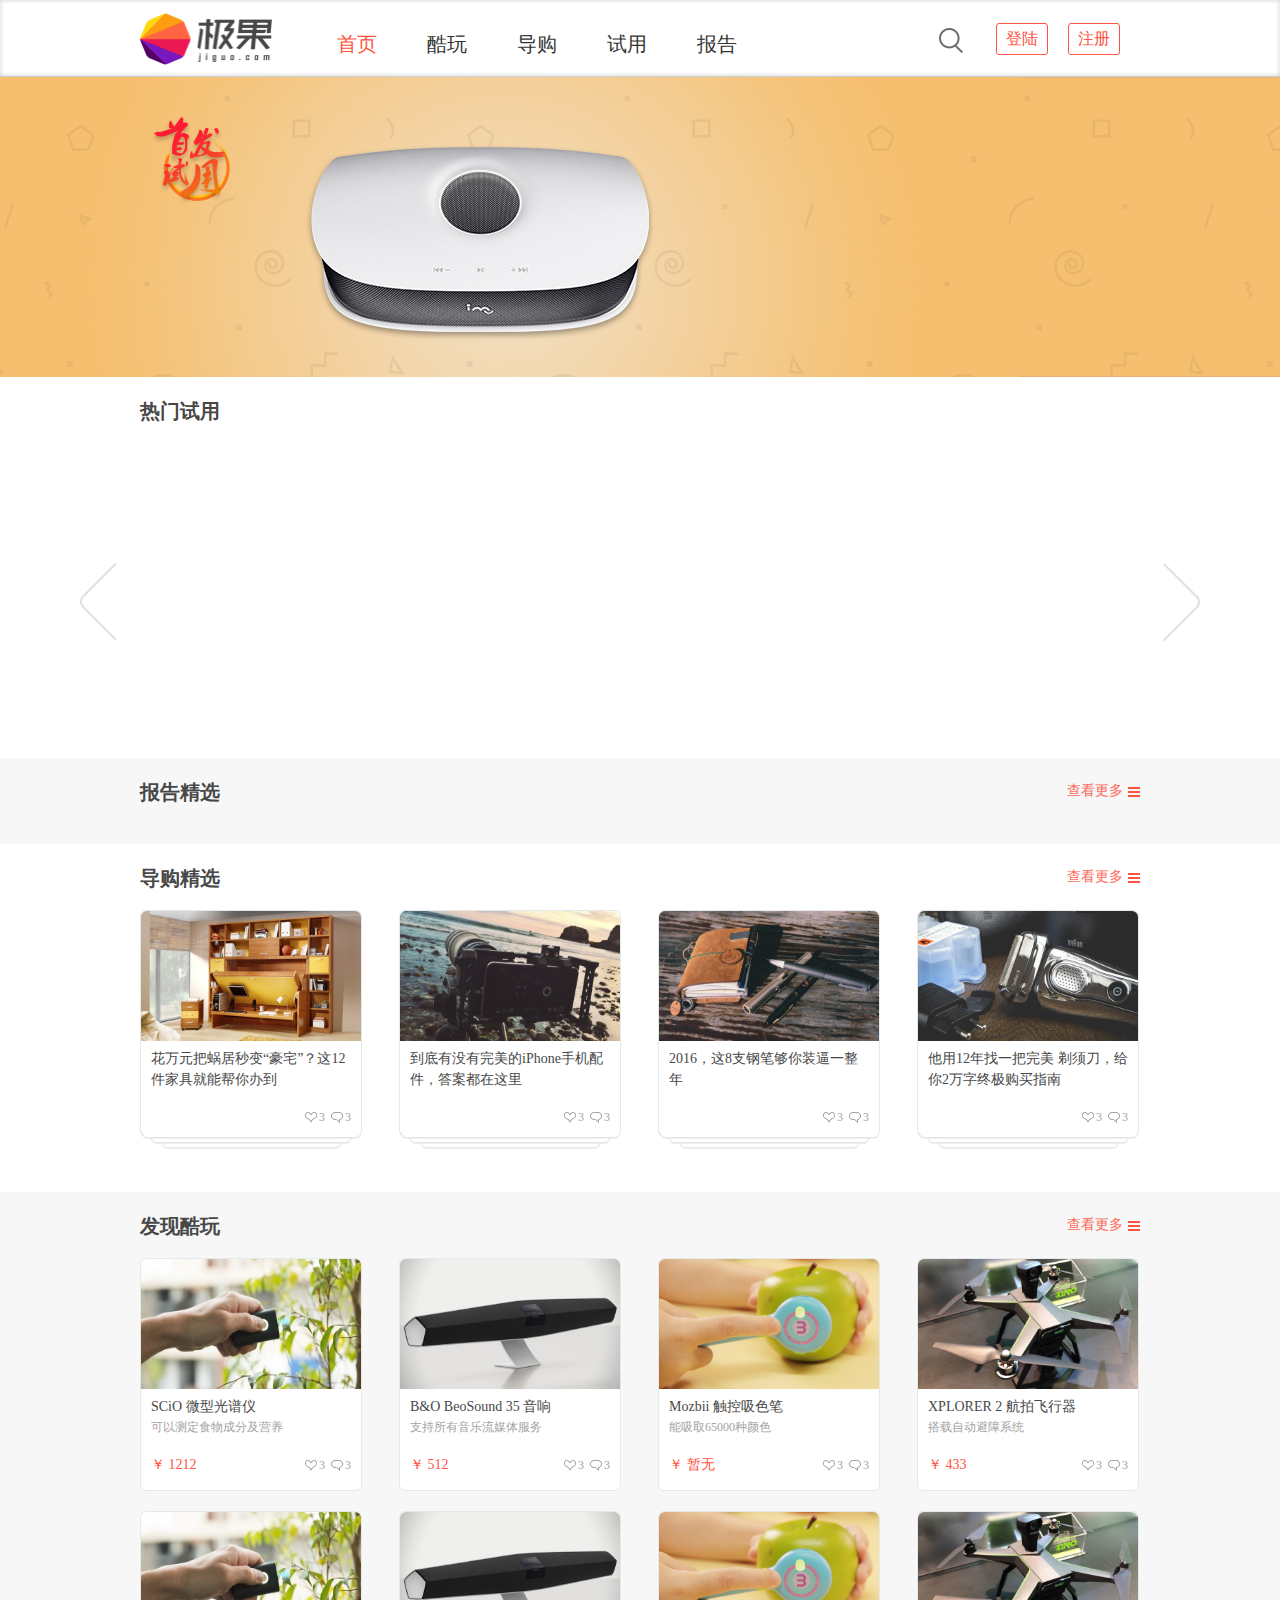
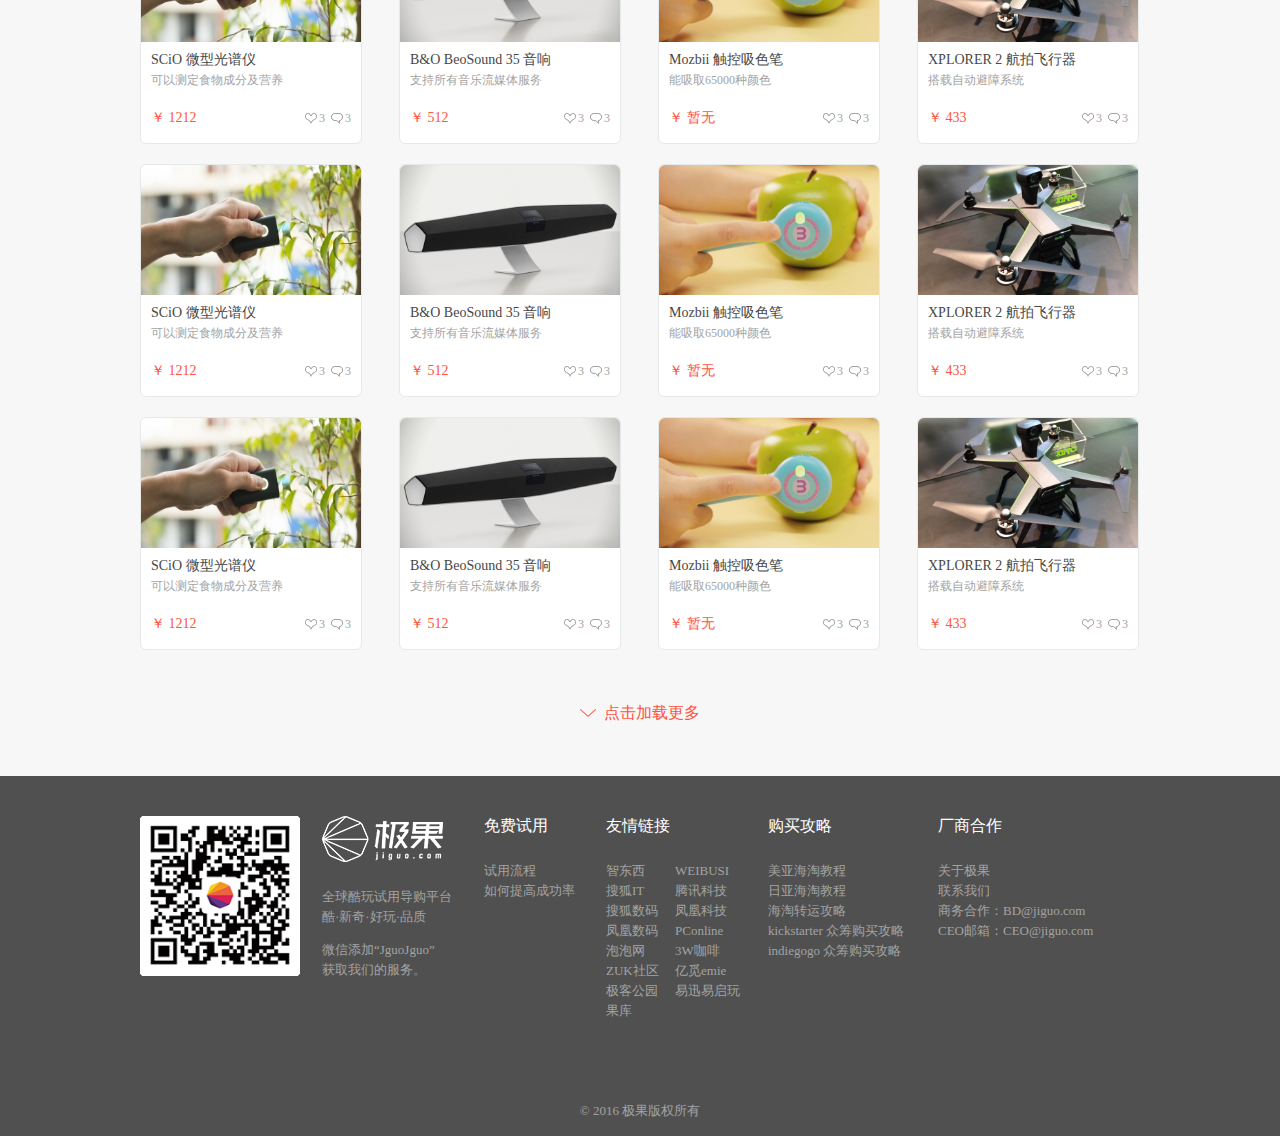
==== commit 2d9c4570: "1.获取报告精选内容，获取点赞总数，评论总数 2.完成点赞功能" ====
--- a/src/main/webapp/WEB-INF/index.html
+++ b/src/main/webapp/WEB-INF/index.html
@@ -11,6 +11,7 @@
 </head>
 <script>
 
+
     //截取指定-
     function getCaption(obj){
         var index=obj.lastIndexOf("\-");
@@ -27,6 +28,14 @@
         document.cookie = cname + "=" + cvalue + "; " + expires+"; path=/";//path=/是根路径
     }
 
+    //获取cookie
+    function getCookie(name) {
+        var arr, reg = new RegExp("(^| )" + name + "=([^;]*)(;|$)");
+        if (arr = document.cookie.match(reg))
+            return decodeURI(arr[2]);
+        else
+            return null;
+    }
 
     //清除cookie
     function clearCookie(name) {
@@ -37,13 +46,7 @@
     }
     // 函数中的参数为 要获取的cookie键的名称。
     $(function () {
-        function getCookie(name) {
-            var arr, reg = new RegExp("(^| )" + name + "=([^;]*)(;|$)");
-            if (arr = document.cookie.match(reg))
-                return decodeURI(arr[2]);
-            else
-                return null;
-        }
+
         var user = getCookie("IMcookie");
         console.log("IMcookie="+user);
         if (user!=null){
@@ -60,10 +63,13 @@
             $("#loginout").hide();
             $("#userInfo").hide();
 
-            return false
         }
+
+
         //init热门试用
         getHotUse();
+        //init精选报告
+        getReportSelected();
         // if(user.roleId == 1) {
         //     $("#buyerCenter").removeClass("sr-only")
         // }else if(user.roleId == 2){
@@ -72,7 +78,13 @@
         // }
 
     });
-
+    //点赞
+    // $(".zan").live('click', function(){
+    //     // $(this).toggleClass('background:url(img/zan1.png) no-repeat left 4px;');
+    //     this.attr("background:url","/img/zan1.png");
+    // });
+
+    //热门试用
     function getHotUse() {
         $.ajax({
             //几个参数需要注意一下
@@ -85,11 +97,11 @@
                 $.each(result.data,function(i,n){
                     if (i == 0 ){
                         str+="<dl class='on'>";
-					}
+                    }
                     if (i!=0 && i%4 == 0 && result.data.length != i+1){
                         str+="</dl>";
                         str+="<dl>";
-					}
+                    }
                     str+="<dt>";
                     str+= "<a href='use/detail.html'>";
                     str+='<span class=\"top-tip shoufa\">'+n.category+'</span>';
@@ -118,6 +130,91 @@
         });
     }
 
+
+        $(".zan").live('click', function(){
+
+            var user = getCookie("IMcookie");
+            if (user == null){
+                alert("您还没有登录，请先登录！")
+			} else {
+                var imgid = $(this).attr("id");
+                var test1 = $("#" + imgid).css("backgroundImage").replace('url(', '').replace(')', '');
+                if (test1.indexOf("zan1.png") != -1) {
+                    $("#" + imgid).css("background", "url('css/img/zan.png') no-repeat left 4px");
+                    $.ajax({
+                        //几个参数需要注意一下
+                        type: "get",//方法类型
+                        data: {user:user, reportId:imgid},//用户信息
+                        dataType: "json",//预期服务器返回的数据类型
+                        url: "/report/getReportThumbByUserId" ,//url
+                        success: function (result) {
+                            console.log(result.data)
+                            $("#" + imgid).text(result.data);
+                        },
+                        error : function() {
+                            alert("异常！");
+                        }
+                    });
+                } else {
+                    $("#" + imgid).css("background", "url('css/img/zan1.png') no-repeat left 4px");
+                    $.ajax({
+                        //几个参数需要注意一下
+                        type: "get",//方法类型
+                        data: {user:user, reportId:imgid},//用户信息
+                        dataType: "json",//预期服务器返回的数据类型
+                        url: "/report/getReportThumbByUserId" ,//url
+                        success: function (result) {
+                            console.log(result)
+
+                            $("#" + imgid).text(result.data);
+                        },
+                        error : function() {
+                            alert("异常！");
+                        }
+                    });
+                }
+            }
+    });
+    //精选报告
+    function getReportSelected() {
+        var user = getCookie("IMcookie");
+        $.ajax({
+            //几个参数需要注意一下
+            type: "get",//方法类型
+			data: {user:user},//用户信息
+            dataType: "json",//预期服务器返回的数据类型
+            url: "/report/getReportSelected" ,//url
+            success: function (result) {
+
+                var str="";
+                $.each(result.data,function(i,n){
+                    str+="<li>";
+                    str+='<a>';
+                    str+='<img src="img/'+n.image+'" width="220" height="130"/>';
+                    str+='<div class="info">';
+                    str+='<p class="name">'+n.title+'</p>';
+                    str+='<div class="tip fix">';
+                    str+='<span class="nick left">● '+n.name+'</span>';
+                    str+='<div class="right icon">';
+                    if (n.isThumb == 0){
+                        str+='<span id="'+n.id+'" class="zan" style="background:url(css/img/zan.png) no-repeat left 4px">'+n.thumb+'</span>';
+                    } else{
+                        str+='<span id="'+n.id+'" class="zan" style="background:url(css/img/zan1.png) no-repeat left 4px">'+n.thumb+'</span>';
+					}
+                    str+='<span class="look">'+n.comment+'</span>';
+                    str+='</div>';
+                    str+='</div>';
+                    str+='</div>';
+                    str+='</a>';
+                    str+="</li>";
+                });
+                $("#reportSelected").append(str);
+            },
+            error : function() {
+                alert("异常！");
+            }
+        });
+    }
 </script>
 <body>
 <!--头部-->
@@ -175,212 +272,7 @@
 		<a href="javascript:void(0);" class="next"></a>
 		<div class="hot-slide">
 			<div id="hotuse" class="slide-box use">
-				<!--<dl class="on">-->
-					<!--<dt>-->
-						<!--<a href="use/detail.html">-->
-							<!--<span class="top-tip shoufa">首发</span>-->
-							<!--<img src="img/hot1.jpg" width="220" height="130"/>-->
-							<!--<div class="hot-con">-->
-								<!--<h2 class="name">巴慕达 The Toaster 烤面包机</h2>-->
-								<!--<p class="tabs red">-->
-									<!--<span>2032</span>-->
-									<!--<span>20台</span>-->
-								<!--</p>-->
-								<!--<p class="sq"><span>1392</span>申请</p>-->
-								<!--<p class="current red">剩余时间2天</p>-->
-							<!--</div>-->
-						<!--</a>-->
-					<!--</dt>-->
-				<!--</dl>-->
-				<!--&lt;!&ndash;循环第一&ndash;&gt;-->
-				<!--<dl class="on">-->
-				<!--<dt>-->
-				<!--<a href="use/detail.html">-->
-				<!--<span class="top-tip shoufa">首发</span>-->
-				<!--<img src="img/hot1.jpg" width="220" height="130"/>-->
-				<!--<div class="hot-con">-->
-				<!--<h2 class="name">巴慕达 The Toaster 烤面包机</h2>-->
-				<!--<p class="tabs red">-->
-				<!--<span>2032</span>-->
-				<!--<span>20台</span>-->
-				<!--</p>-->
-				<!--<p class="sq"><span>1392</span>申请</p>-->
-				<!--<p class="current red">剩余时间2天</p>-->
-				<!--</div>-->
-				<!--</a>-->
-				<!--</dt>-->
-				<!--<dt>-->
-				<!--<a href="use/detail.html">-->
-				<!--<span class="top-tip tys">体验师专享</span>-->
-				<!--<img src="img/hot2.jpg" width="220" height="130"/>-->
-				<!--<div class="hot-con">-->
-				<!--<h2 class="name">Osprey小鹰户外运动专业腰包</h2>-->
-				<!--<p class="tabs green">-->
-				<!--<span>2032</span>-->
-				<!--<span>20台</span>-->
-				<!--</p>-->
-				<!--<p class="sq"><span>1392</span>申请</p>-->
-				<!--<p class="current green">查看试用名单</p>-->
-				<!--</div>-->
-				<!--</a>-->
-				<!--</dt>-->
-				<!--<dt>-->
-				<!--<a href="use/detail.html">-->
-				<!--<span class="top-tip shoufa">首发</span>-->
-				<!--<img src="img/hot3.jpg" width="220" height="130"/>-->
-				<!--<div class="hot-con">-->
-				<!--<h2 class="name">Liquid Image 338 运动摄像眼镜</h2>-->
-				<!--<p class="tabs red">-->
-				<!--<span>2032</span>-->
-				<!--<span>20台</span>-->
-				<!--</p>-->
-				<!--<p class="sq"><span>1392</span>申请</p>-->
-				<!--<p class="current red">剩余时间2天</p>-->
-				<!--</div>-->
-				<!--</a>-->
-				<!--</dt>-->
-				<!--<dt>-->
-				<!--<a href="use/detail.html">-->
-				<!--<span class="top-tip shoufa">首发</span>-->
-				<!--<img src="img/hot4.jpg" width="220" height="130"/>-->
-				<!--<div class="hot-con">-->
-				<!--<h2 class="name">巴慕达 The Toaster 烤面包机</h2>-->
-				<!--<p class="tabs red">-->
-				<!--<span>2032</span>-->
-				<!--<span>20台</span>-->
-				<!--</p>-->
-				<!--<p class="sq"><span>1392</span>申请</p>-->
-				<!--<p class="current red">剩余时间2天</p>-->
-				<!--</div>-->
-				<!--</a>-->
-				<!--</dt>-->
-				<!--</dl>-->
-				<!--&lt;!&ndash;循环第二&ndash;&gt;-->
-				<!--<dl>-->
-				<!--<dt>-->
-				<!--<a href="use/detail.html">-->
-				<!--<span class="top-tip shoufa">首发</span>-->
-				<!--<img src="img/hot5.jpg" width="220" height="130"/>-->
-				<!--<div class="hot-con">-->
-				<!--<h2 class="name">巴慕达 The Toaster 烤面包机</h2>-->
-				<!--<p class="tabs red">-->
-				<!--<span>2032</span>-->
-				<!--<span>20台</span>-->
-				<!--</p>-->
-				<!--<p class="sq"><span>1392</span>申请</p>-->
-				<!--<p class="current red">剩余时间2天</p>-->
-				<!--</div>-->
-				<!--</a>-->
-				<!--</dt>-->
-				<!--<dt>-->
-				<!--<a href="use/detail.html">-->
-				<!--<span class="top-tip tys">体验师专享</span>-->
-				<!--<img src="img/hot6.jpg" width="220" height="130"/>-->
-				<!--<div class="hot-con">-->
-				<!--<h2 class="name">Osprey小鹰户外运动专业腰包</h2>-->
-				<!--<p class="tabs green">-->
-				<!--<span>2032</span>-->
-				<!--<span>20台</span>-->
-				<!--</p>-->
-				<!--<p class="sq"><span>1392</span>申请</p>-->
-				<!--<p class="current green">查看试用名单</p>-->
-				<!--</div>-->
-				<!--</a>-->
-				<!--</dt>-->
-				<!--<dt>-->
-				<!--<a href="use/detail.html">-->
-				<!--<span class="top-tip shoufa">首发</span>-->
-				<!--<img src="img/hot7.jpg" width="220" height="130"/>-->
-				<!--<div class="hot-con">-->
-				<!--<h2 class="name">Liquid Image 338 运动摄像眼镜</h2>-->
-				<!--<p class="tabs red">-->
-				<!--<span>2032</span>-->
-				<!--<span>20台</span>-->
-				<!--</p>-->
-				<!--<p class="sq"><span>1392</span>申请</p>-->
-				<!--<p class="current red">剩余时间2天</p>-->
-				<!--</div>-->
-				<!--</a>-->
-				<!--</dt>-->
-				<!--<dt>-->
-				<!--<a href="use/detail.html">-->
-				<!--<span class="top-tip shoufa">首发</span>-->
-				<!--<img src="img/hot8.jpg" width="220" height="130"/>-->
-				<!--<div class="hot-con">-->
-				<!--<h2 class="name">巴慕达 The Toaster 烤面包机</h2>-->
-				<!--<p class="tabs red">-->
-				<!--<span>2032</span>-->
-				<!--<span>20台</span>-->
-				<!--</p>-->
-				<!--<p class="sq"><span>1392</span>申请</p>-->
-				<!--<p class="current red">剩余时间2天</p>-->
-				<!--</div>-->
-				<!--</a>-->
-				<!--</dt>-->
-				<!--</dl>-->
-				<!--&lt;!&ndash;循环第三&ndash;&gt;-->
-				<!--<dl>-->
-				<!--<dt>-->
-				<!--<a href="use/detail.html">-->
-				<!--<span class="top-tip shoufa">首发</span>-->
-				<!--<img src="img/hot9.jpg" width="220" height="130"/>-->
-				<!--<div class="hot-con">-->
-				<!--<h2 class="name">巴慕达 The Toaster 烤面包机</h2>-->
-				<!--<p class="tabs red">-->
-				<!--<span>2032</span>-->
-				<!--<span>20台</span>-->
-				<!--</p>-->
-				<!--<p class="sq"><span>1392</span>申请</p>-->
-				<!--<p class="current red">剩余时间2天</p>-->
-				<!--</div>-->
-				<!--</a>-->
-				<!--</dt>-->
-				<!--<dt>-->
-				<!--<a href="use/detail.html">-->
-				<!--<span class="top-tip tys">体验师专享</span>-->
-				<!--<img src="img/hot10.jpg" width="220" height="130"/>-->
-				<!--<div class="hot-con">-->
-				<!--<h2 class="name">Osprey小鹰户外运动专业腰包</h2>-->
-				<!--<p class="tabs green">-->
-				<!--<span>2032</span>-->
-				<!--<span>20台</span>-->
-				<!--</p>-->
-				<!--<p class="sq"><span>1392</span>申请</p>-->
-				<!--<p class="current green">查看试用名单</p>-->
-				<!--</div>-->
-				<!--</a>-->
-				<!--</dt>-->
-				<!--<dt>-->
-				<!--<a href="use/detail.html">-->
-				<!--<span class="top-tip shoufa">首发</span>-->
-				<!--<img src="img/hot11.jpg" width="220" height="130"/>-->
-				<!--<div class="hot-con">-->
-				<!--<h2 class="name">Liquid Image 338 运动摄像眼镜</h2>-->
-				<!--<p class="tabs red">-->
-				<!--<span>2032</span>-->
-				<!--<span>20台</span>-->
-				<!--</p>-->
-				<!--<p class="sq"><span>1392</span>申请</p>-->
-				<!--<p class="current red">剩余时间2天</p>-->
-				<!--</div>-->
-				<!--</a>-->
-				<!--</dt>-->
-				<!--<dt>-->
-				<!--<a href="use/detail.html">-->
-				<!--<span class="top-tip shoufa">首发</span>-->
-				<!--<img src="img/hot12.jpg" width="220" height="130"/>-->
-				<!--<div class="hot-con">-->
-				<!--<h2 class="name">巴慕达 The Toaster 烤面包机</h2>-->
-				<!--<p class="tabs red">-->
-				<!--<span>2032</span>-->
-				<!--<span>20台</span>-->
-				<!--</p>-->
-				<!--<p class="sq"><span>1392</span>申请</p>-->
-				<!--<p class="current red">剩余时间2天</p>-->
-				<!--</div>-->
-				<!--</a>-->
-				<!--</dt>-->
-				<!--</dl>-->
+
 			</div>
 		</div>
 	</div>
@@ -389,127 +281,127 @@
 <section class="report-box">
 	<div class="wrap report common">
 		<div class="title">报告精选<a href="" class="more">查看更多</a></div>
-		<ul>
-			<li>
-				<a href="guid/detail.html">
-					<img src="img/re1.jpg" width="220" height="130"/>
-					<div class="info">
-						<p class="name">空气净化器里面学问多得惊呆你，你选对了吗？</p>
-						<div class="tip fix">
-							<span class="nick left">● 苏苏</span>
-							<div class="right icon">
-								<span class="zan">3</span>
-								<span class="look">3</span>
-							</div>
-						</div>
-					</div>
-				</a>
-			</li>
-			<li>
-				<a href="guid/detail.html">
-					<img src="img/re2.jpg" width="220" height="130"/>
-					<div class="info">
-						<p class="name">怎么骑都不会累的智能自行车：云马 C1试骑体验</p>
-						<div class="tip fix">
-							<span class="nick left">● 好吗</span>
-							<div class="right icon">
-								<span class="zan">3</span>
-								<span class="look">3</span>
-							</div>
-						</div>
-					</div>
-				</a>
-			</li>
-			<li>
-				<a href="guid/detail.html">
-					<img src="img/re3.jpg" width="220" height="130"/>
-					<div class="info">
-						<p class="name">声音不是最优秀，但它形音完美的结合，足够打动人心</p>
-						<div class="tip fix">
-							<span class="nick left">● iAra</span>
-							<div class="right icon">
-								<span class="zan">3</span>
-								<span class="look">3</span>
-							</div>
-						</div>
-					</div>
-				</a>
-			</li>
-			<li>
-				<a href="guid/detail.html">
-					<img src="img/re1.jpg" width="220" height="130"/>
-					<div class="info">
-						<p class="name">风光大片信手拈来！vivo X6Plus不只是快，还是一台拍照利器</p>
-						<div class="tip fix">
-							<span class="nick left">● 苏苏</span>
-							<div class="right icon">
-								<span class="zan">3</span>
-								<span class="look">3</span>
-							</div>
-						</div>
-					</div>
-				</a>
-			</li>
-			<li>
-				<a href="guid/detail.html">
-					<img src="img/re2.jpg" width="220" height="130"/>
-					<div class="info">
-						<p class="name">空气净化器里面学问多得惊呆你，你选对了吗？</p>
-						<div class="tip fix">
-							<span class="nick left">● 苏苏</span>
-							<div class="right icon">
-								<span class="zan">3</span>
-								<span class="look">3</span>
-							</div>
-						</div>
-					</div>
-				</a>
-			</li>
-			<li>
-				<a href="guid/detail.html">
-					<img src="img/re3.jpg" width="220" height="130"/>
-					<div class="info">
-						<p class="name">声音不是最优秀，但它形音完美的结合，足够打动人心</p>
-						<div class="tip fix">
-							<span class="nick left">● 苏苏</span>
-							<div class="right icon">
-								<span class="zan">3</span>
-								<span class="look">3</span>
-							</div>
-						</div>
-					</div>
-				</a>
-			</li>
-			<li>
-				<a href="guid/detail.html">
-					<img src="img/re1.jpg" width="220" height="130"/>
-					<div class="info">
-						<p class="name">怎么骑都不会累的智能自行车：云马 C1试骑体验</p>
-						<div class="tip fix">
-							<span class="nick left">● 苏苏</span>
-							<div class="right icon">
-								<span class="zan">3</span>
-								<span class="look">3</span>
-							</div>
-						</div>
-					</div>
-				</a>
-			</li>
-			<li>
-				<a href="guid/detail.html">
-					<img src="img/re2.jpg" width="220" height="130"/>
-					<div class="info">
-						<p class="name">空气净化器里面学问多得惊呆你，你选对了吗？</p>
-						<div class="tip fix">
-							<span class="nick left">● 苏苏</span>
-							<div class="right icon">
-								<span class="zan">3</span>
-								<span class="look">3</span>
-							</div>
-						</div>
-					</div>
-				</a>
-			</li>
+		<ul id="reportSelected">
+			<!--<li>-->
+			<!--<a href="guid/detail.html">-->
+			<!--<img src="img/re1.jpg" width="220" height="130"/>-->
+			<!--<div class="info">-->
+			<!--<p class="name">空气净化器里面学问多得惊呆你，你选对了吗？</p>-->
+			<!--<div class="tip fix">-->
+			<!--<span class="nick left">● 苏苏</span>-->
+			<!--<div class="right icon">-->
+			<!--<span class="zan">3</span>-->
+			<!--<span class="look">3</span>-->
+			<!--</div>-->
+			<!--</div>-->
+			<!--</div>-->
+			<!--</a>-->
+			<!--</li>-->
+			<!--<li>-->
+			<!--<a href="guid/detail.html">-->
+			<!--<img src="img/re2.jpg" width="220" height="130"/>-->
+			<!--<div class="info">-->
+			<!--<p class="name">怎么骑都不会累的智能自行车：云马 C1试骑体验</p>-->
+			<!--<div class="tip fix">-->
+			<!--<span class="nick left">● 好吗</span>-->
+			<!--<div class="right icon">-->
+			<!--<span class="zan">3</span>-->
+			<!--<span class="look">3</span>-->
+			<!--</div>-->
+			<!--</div>-->
+			<!--</div>-->
+			<!--</a>-->
+			<!--</li>-->
+			<!--<li>-->
+			<!--<a href="guid/detail.html">-->
+			<!--<img src="img/re3.jpg" width="220" height="130"/>-->
+			<!--<div class="info">-->
+			<!--<p class="name">声音不是最优秀，但它形音完美的结合，足够打动人心</p>-->
+			<!--<div class="tip fix">-->
+			<!--<span class="nick left">● iAra</span>-->
+			<!--<div class="right icon">-->
+			<!--<span class="zan">3</span>-->
+			<!--<span class="look">3</span>-->
+			<!--</div>-->
+			<!--</div>-->
+			<!--</div>-->
+			<!--</a>-->
+			<!--</li>-->
+			<!--<li>-->
+			<!--<a href="guid/detail.html">-->
+			<!--<img src="img/re1.jpg" width="220" height="130"/>-->
+			<!--<div class="info">-->
+			<!--<p class="name">风光大片信手拈来！vivo X6Plus不只是快，还是一台拍照利器</p>-->
+			<!--<div class="tip fix">-->
+			<!--<span class="nick left">● 苏苏</span>-->
+			<!--<div class="right icon">-->
+			<!--<span class="zan">3</span>-->
+			<!--<span class="look">3</span>-->
+			<!--</div>-->
+			<!--</div>-->
+			<!--</div>-->
+			<!--</a>-->
+			<!--</li>-->
+			<!--<li>-->
+			<!--<a href="guid/detail.html">-->
+			<!--<img src="img/re2.jpg" width="220" height="130"/>-->
+			<!--<div class="info">-->
+			<!--<p class="name">空气净化器里面学问多得惊呆你，你选对了吗？</p>-->
+			<!--<div class="tip fix">-->
+			<!--<span class="nick left">● 苏苏</span>-->
+			<!--<div class="right icon">-->
+			<!--<span class="zan">3</span>-->
+			<!--<span class="look">3</span>-->
+			<!--</div>-->
+			<!--</div>-->
+			<!--</div>-->
+			<!--</a>-->
+			<!--</li>-->
+			<!--<li>-->
+			<!--<a href="guid/detail.html">-->
+			<!--<img src="img/re3.jpg" width="220" height="130"/>-->
+			<!--<div class="info">-->
+			<!--<p class="name">声音不是最优秀，但它形音完美的结合，足够打动人心</p>-->
+			<!--<div class="tip fix">-->
+			<!--<span class="nick left">● 苏苏</span>-->
+			<!--<div class="right icon">-->
+			<!--<span class="zan">3</span>-->
+			<!--<span class="look">3</span>-->
+			<!--</div>-->
+			<!--</div>-->
+			<!--</div>-->
+			<!--</a>-->
+			<!--</li>-->
+			<!--<li>-->
+			<!--<a href="guid/detail.html">-->
+			<!--<img src="img/re1.jpg" width="220" height="130"/>-->
+			<!--<div class="info">-->
+			<!--<p class="name">怎么骑都不会累的智能自行车：云马 C1试骑体验</p>-->
+			<!--<div class="tip fix">-->
+			<!--<span class="nick left">● 苏苏</span>-->
+			<!--<div class="right icon">-->
+			<!--<span class="zan">3</span>-->
+			<!--<span class="look">3</span>-->
+			<!--</div>-->
+			<!--</div>-->
+			<!--</div>-->
+			<!--</a>-->
+			<!--</li>-->
+			<!--<li>-->
+			<!--<a href="guid/detail.html">-->
+			<!--<img src="img/re2.jpg" width="220" height="130"/>-->
+			<!--<div class="info">-->
+			<!--<p class="name">空气净化器里面学问多得惊呆你，你选对了吗？</p>-->
+			<!--<div class="tip fix">-->
+			<!--<span class="nick left">● 苏苏</span>-->
+			<!--<div class="right icon">-->
+			<!--<span class="zan">3</span>-->
+			<!--<span class="look">3</span>-->
+			<!--</div>-->
+			<!--</div>-->
+			<!--</div>-->
+			<!--</a>-->
+			<!--</li>-->
 		</ul>
 	</div>
 </section>
--- a/src/main/webapp/WEB-INF/css/style.css
+++ b/src/main/webapp/WEB-INF/css/style.css
@@ -45,7 +45,7 @@
 .common .info .name span{color:#a3a3a3;}
 .common .info .price{color:#fe5341;}
 .common .info .tip{color:#a3a3a3;}
-.icon .zan{background:url(img/zan.png) no-repeat left 4px;}
+.icon .zan{background:url(img/zan1.png) no-repeat left 4px;}
 .icon .look{background:url(img/reply.png) no-repeat left center;}
 .icon .xin{background:url(img/xin.png) no-repeat left center;}
 .listInfo li .info{background:rgba(255,255,255,.9);}
